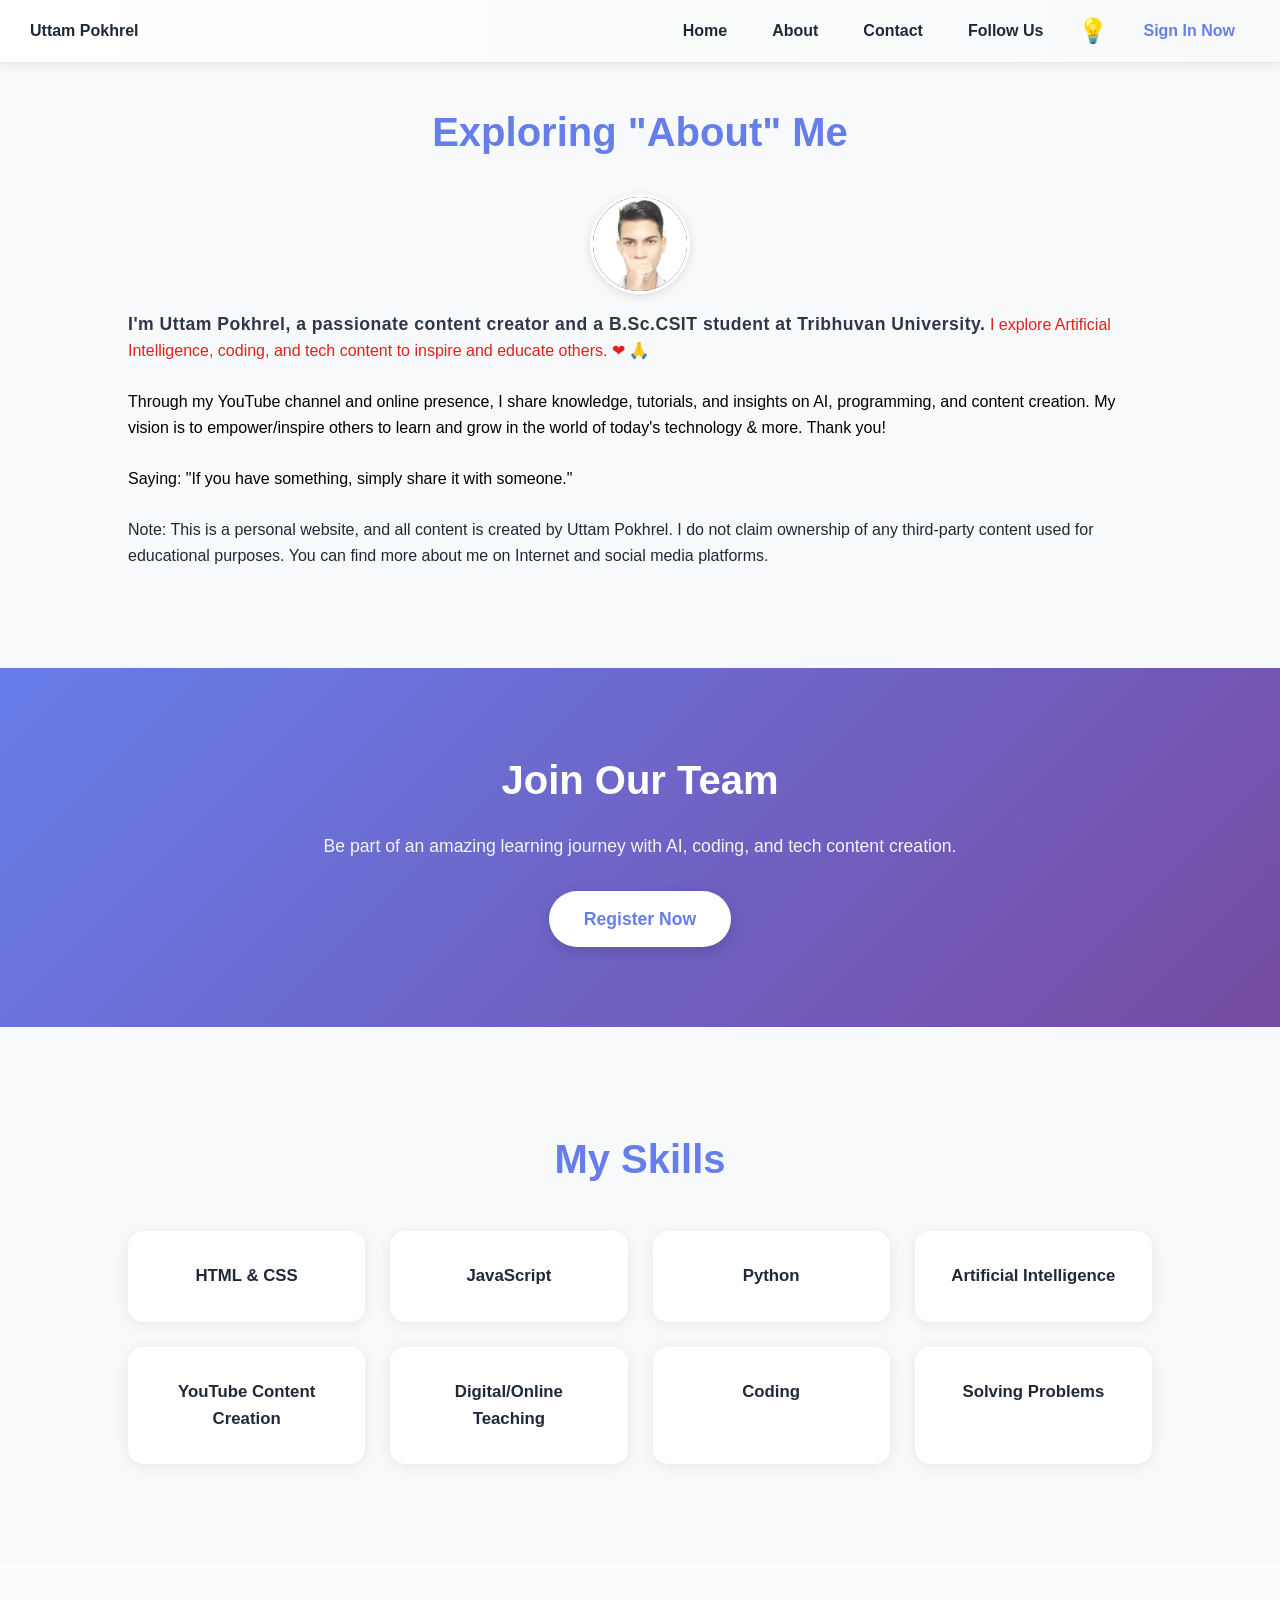
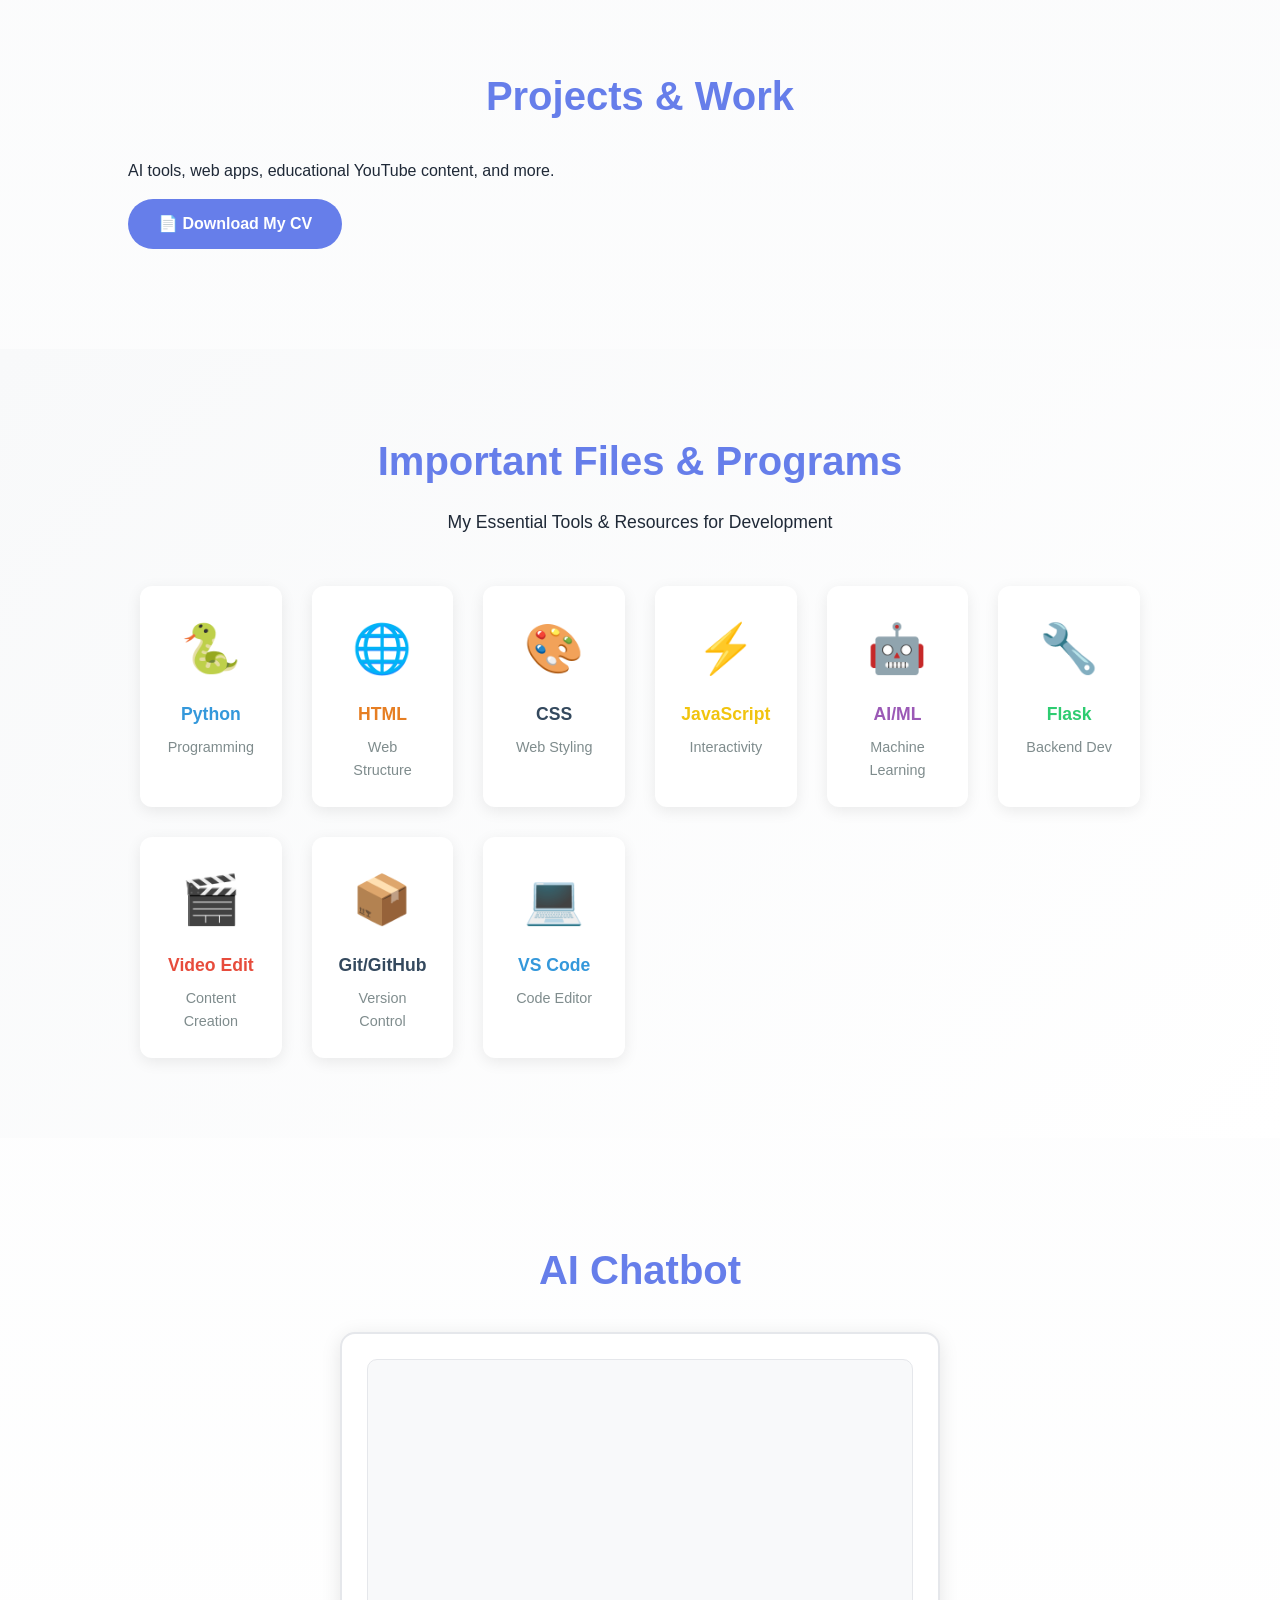
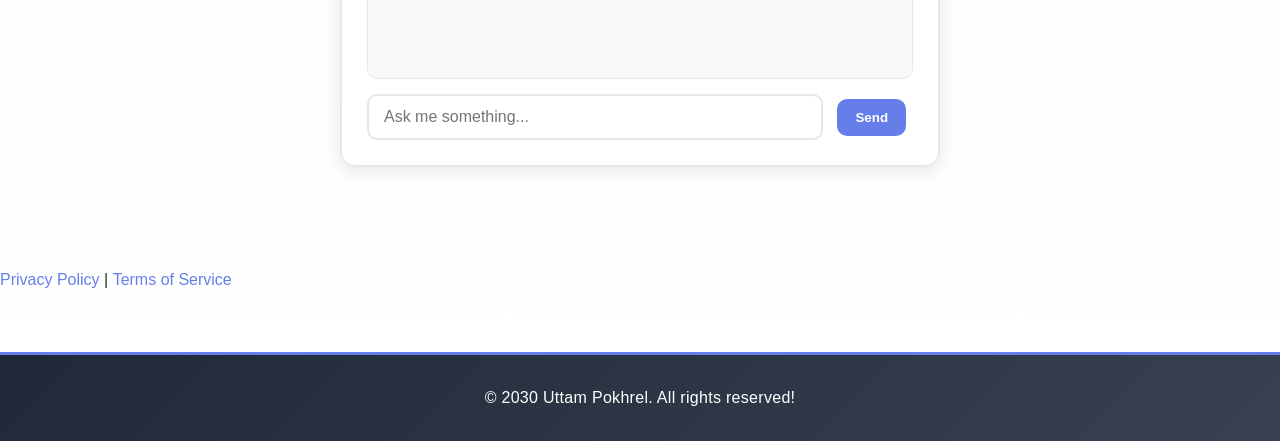
==== about.html @ e1607ee1 "Update about.html" ====
<!DOCTYPE html>
<html lang="en">
<head>
    <meta charset="UTF-8">
    <title>About | Uttam Pokhrel</title>
  <link rel="stylesheet" href="style.css">
    <link rel="about section" href="about.html">
    <link rel="contact section" href="contact.html">
    <link rel="follow section" href="follow.html"> 
    <link rel="register section" href="register.html">
    <link rel="signin section" href="signin.html">
    <link rel="signup section" href="signup.html">
    <link rel="privacy.html" href="privacy.html">
    <link rel="terms.html" href="terms.html">
</head>
<body>

<header>
    <nav>
        <div><strong>Uttam Pokhrel</strong></div>
        <div style="display:flex; align-items:center; gap:15px; flex-wrap:wrap;">
            <a href="index.html">Home</a>
            <a href="about.html">About</a>
            <a href="contact.html">Contact</a>
            <a href="follow.html" >Follow Us</a>
           <button onclick="toggleTheme()" style="background:none; border:none; font-size:1.5rem; cursor:pointer; padding:5px; transition:transform 0.3s;" onmouseover="this.style.transform='scale(1.2)'" onmouseout="this.style.transform='scale(1)'">💡</button>
            <a href="register.html" style="font-weight:700; color:#667eea;">Sign In Now</a>
        </div>
    </nav>
</header>
<!-- ABOUT -->
    <section id="about">
        <h2>Exploring "About" Me </h2>
        <p>
             <img src="profile.jpg" alt="Profile Photo" style="width:100px; height:100px; object-fit:cover; border-radius:50%; display:block; margin:0 auto 1em; box-shadow:0 2px 8px rgba(0,0,0,0.12); border:3px solid #fff; background:#f5f5f5;">
            <strong style="font-size:1.1rem; font-weight:700; letter-spacing:0.5px; color:#2d3748;">I'm Uttam Pokhrel, a passionate content creator and a B.Sc.CSIT student at Tribhuvan University.</strong>
            <span style="font-size:1rem; font-weight:500; color:#e41e1e; line-height:1.6;">I explore Artificial Intelligence, coding, and tech content to inspire and educate others. ❤ 🙏</span>
<br style="margin: 30px 0;">
<br style="margin: 30px 0;">
            <span style="font-size:1rem; font-weight:500; color:#000000; line-height:1.6;">Through my YouTube channel and online presence, I share knowledge, tutorials, and insights on AI, programming, and content creation. My vision is to empower/inspire others to learn and grow in the world of today's technology & more. Thank you!</span>
            <br style="margin: 30px 0;">
            <br style="margin: 30px 0;">
             <span style="font-size:1rem; font-weight:500; color:#000000; line-height:1.6;">Saying: "If you have something, simply share it with someone."</span>
             <br style="margin: 30px 0;">
             <br style="margin: 30px 0;">
             Note: This is a personal website, and all content is created by Uttam Pokhrel. I do not claim ownership of any third-party content used for educational purposes. You can find more about me on Internet and social media platforms.
    </section>
    <!-- REGISTER NOW -->
    <section id="register" style="background: linear-gradient(135deg, #667eea 0%, #764ba2 100%); padding:80px 10%; text-align:center; color:#ffffff;">
        <h2 style="color:#ffffff; font-size:2.5rem; margin-bottom:20px;">Join Our Team</h2>
        <p style="font-size:1.1rem; margin-bottom:30px; color:#f3f4f6;">Be part of an amazing learning journey with AI, coding, and tech content creation.</p>
        <a href="https://forms.gle/f17SiPeSPfDuTWSa8" target="_blank" style="display:inline-block; background:#ffffff; color:#667eea; padding:14px 35px; border-radius:50px; text-decoration:none; font-weight:600; font-size:1.1rem; transition:all 0.3s ease; box-shadow:0 4px 15px rgba(0,0,0,0.15);" onmouseover="this.style.background='#f0f0f0'; this.style.transform='translateY(-3px)'; this.style.boxShadow='0 8px 25px rgba(0,0,0,0.2)'" onmouseout="this.style.background='#ffffff'; this.style.transform='translateY(0)'; this.style.boxShadow='0 4px 15px rgba(0,0,0,0.15)'">Register Now</a>
    </section>
    <!-- SKILLS -->
    <section id="skills">
        <h2>My Skills</h2>
        <div class="skills-box">
            <div>HTML & CSS</div>
            <div>JavaScript</div>
            <div>Python</div>
            <div>Artificial Intelligence</div>
            <div>YouTube Content Creation</div>
            <div>Digital/Online Teaching</div>
            <div>Coding</div>
            <div>Solving Problems</div>
        </div>
    </section>

    <!-- PROJECTS -->
    <section id="projects">
        <h2>Projects & Work</h2>
        <p>AI tools, web apps, educational YouTube content, and more.</p>
        <a href="MyCV.pdf" download 
       style="display:inline-block;
              margin-top:15px;
              padding:12px 30px;
              background:#667eea;
              color:white;
              border-radius:30px;
              text-decoration:none;
              font-weight:600;
              transition:0.3s;">
        📄 Download My CV
    </a>
    </section>

    <!-- IMPORTANT FILES & PROGRAMS -->
    <section id="important-files" style="background: linear-gradient(135deg, #f8f9fa, #ffffff); padding:80px 10%; text-align:center;">
        <h2 style="font-size:2.5rem; margin-bottom:15px; color:#667eea; font-weight:700;">Important Files & Programs</h2>
        <p style="font-size:1.1rem; margin-bottom:50px; color:#1f2937; font-weight:500;">My Essential Tools & Resources for Development</p>
        
        <div style="display:grid; grid-template-columns:repeat(auto-fit, minmax(120px, 1fr)); gap:30px; max-width:1000px; margin:0 auto;">
            <!-- Python -->
            <div style="background:#fff; padding:25px; border-radius:12px; box-shadow:0 4px 15px rgba(0,0,0,0.08); transition:all 0.3s ease;" onmouseover="this.style.transform='translateY(-8px)'; this.style.boxShadow='0 12px 30px rgba(52,152,219,0.2)'" onmouseout="this.style.transform='translateY(0)'; this.style.boxShadow='0 4px 15px rgba(0,0,0,0.08)'">
                <div style="font-size:3rem; margin-bottom:12px;">🐍</div>
                <h3 style="color:#3498db; font-size:1.1rem; margin-bottom:8px;">Python</h3>
                <p style="color:#7f8c8d; font-size:0.9rem;">Programming</p>
            </div>
            
            <!-- HTML -->
            <div style="background:#fff; padding:25px; border-radius:12px; box-shadow:0 4px 15px rgba(0,0,0,0.08); transition:all 0.3s ease;" onmouseover="this.style.transform='translateY(-8px)'; this.style.boxShadow='0 12px 30px rgba(230,126,34,0.2)'" onmouseout="this.style.transform='translateY(0)'; this.style.boxShadow='0 4px 15px rgba(0,0,0,0.08)'">
                <div style="font-size:3rem; margin-bottom:12px;">🌐</div>
                <h3 style="color:#e67e22; font-size:1.1rem; margin-bottom:8px;">HTML</h3>
                <p style="color:#7f8c8d; font-size:0.9rem;">Web Structure</p>
            </div>
            
            <!-- CSS -->
            <div style="background:#fff; padding:25px; border-radius:12px; box-shadow:0 4px 15px rgba(0,0,0,0.08); transition:all 0.3s ease;" onmouseover="this.style.transform='translateY(-8px)'; this.style.boxShadow='0 12px 30px rgba(52,73,94,0.2)'" onmouseout="this.style.transform='translateY(0)'; this.style.boxShadow='0 4px 15px rgba(0,0,0,0.08)'">
                <div style="font-size:3rem; margin-bottom:12px;">🎨</div>
                <h3 style="color:#34495e; font-size:1.1rem; margin-bottom:8px;">CSS</h3>
                <p style="color:#7f8c8d; font-size:0.9rem;">Web Styling</p>
            </div>
            
            <!-- JavaScript -->
            <div style="background:#fff; padding:25px; border-radius:12px; box-shadow:0 4px 15px rgba(0,0,0,0.08); transition:all 0.3s ease;" onmouseover="this.style.transform='translateY(-8px)'; this.style.boxShadow='0 12px 30px rgba(241,196,15,0.2)'" onmouseout="this.style.transform='translateY(0)'; this.style.boxShadow='0 4px 15px rgba(0,0,0,0.08)'">
                <div style="font-size:3rem; margin-bottom:12px;">⚡</div>
                <h3 style="color:#f1c40f; font-size:1.1rem; margin-bottom:8px;">JavaScript</h3>
                <p style="color:#7f8c8d; font-size:0.9rem;">Interactivity</p>
            </div>
            
            <!-- AI/ML Tools -->
            <div style="background:#fff; padding:25px; border-radius:12px; box-shadow:0 4px 15px rgba(0,0,0,0.08); transition:all 0.3s ease;" onmouseover="this.style.transform='translateY(-8px)'; this.style.boxShadow='0 12px 30px rgba(155,89,182,0.2)'" onmouseout="this.style.transform='translateY(0)'; this.style.boxShadow='0 4px 15px rgba(0,0,0,0.08)'">
                <div style="font-size:3rem; margin-bottom:12px;">🤖</div>
                <h3 style="color:#9b59b6; font-size:1.1rem; margin-bottom:8px;">AI/ML</h3>
                <p style="color:#7f8c8d; font-size:0.9rem;">Machine Learning</p>
            </div>
            
            <!-- Flask -->
            <div style="background:#fff; padding:25px; border-radius:12px; box-shadow:0 4px 15px rgba(0,0,0,0.08); transition:all 0.3s ease;" onmouseover="this.style.transform='translateY(-8px)'; this.style.boxShadow='0 12px 30px rgba(46,204,113,0.2)'" onmouseout="this.style.transform='translateY(0)'; this.style.boxShadow='0 4px 15px rgba(0,0,0,0.08)'">
                <div style="font-size:3rem; margin-bottom:12px;">🔧</div>
                <h3 style="color:#2ecc71; font-size:1.1rem; margin-bottom:8px;">Flask</h3>
                <p style="color:#7f8c8d; font-size:0.9rem;">Backend Dev</p>
            </div>
            
            <!-- Video Editing -->
            <div style="background:#fff; padding:25px; border-radius:12px; box-shadow:0 4px 15px rgba(0,0,0,0.08); transition:all 0.3s ease;" onmouseover="this.style.transform='translateY(-8px)'; this.style.boxShadow='0 12px 30px rgba(231,76,60,0.2)'" onmouseout="this.style.transform='translateY(0)'; this.style.boxShadow='0 4px 15px rgba(0,0,0,0.08)'">
                <div style="font-size:3rem; margin-bottom:12px;">🎬</div>
                <h3 style="color:#e74c3c; font-size:1.1rem; margin-bottom:8px;">Video Edit</h3>
                <p style="color:#7f8c8d; font-size:0.9rem;">Content Creation</p>
            </div>
            
            <!-- Git/GitHub -->
            <div style="background:#fff; padding:25px; border-radius:12px; box-shadow:0 4px 15px rgba(0,0,0,0.08); transition:all 0.3s ease;" onmouseover="this.style.transform='translateY(-8px)'; this.style.boxShadow='0 12px 30px rgba(52,73,94,0.2)'" onmouseout="this.style.transform='translateY(0)'; this.style.boxShadow='0 4px 15px rgba(0,0,0,0.08)'">
                <div style="font-size:3rem; margin-bottom:12px;">📦</div>
                <h3 style="color:#34495e; font-size:1.1rem; margin-bottom:8px;">Git/GitHub</h3>
                <p style="color:#7f8c8d; font-size:0.9rem;">Version Control</p>
            </div>
            
            <!-- VS Code -->
            <div style="background:#fff; padding:25px; border-radius:12px; box-shadow:0 4px 15px rgba(0,0,0,0.08); transition:all 0.3s ease;" onmouseover="this.style.transform='translateY(-8px)'; this.style.boxShadow='0 12px 30px rgba(52,152,219,0.2)'" onmouseout="this.style.transform='translateY(0)'; this.style.boxShadow='0 4px 15px rgba(0,0,0,0.08)'">
                <div style="font-size:3rem; margin-bottom:12px;">💻</div>
                <h3 style="color:#3498db; font-size:1.1rem; margin-bottom:8px;">VS Code</h3>
                <p style="color:#7f8c8d; font-size:0.9rem;">Code Editor</p>
            </div>
        </div>
    </section>

    <!-- AI CHATBOT -->
    <section id="chatbot">
        <h2>AI Chatbot</h2>
        <div id="chat-container-about" aria-live="polite">
            <div id="chat-messages-about"></div>
            <input type="text" id="chat-input-about" placeholder="Ask me something..." aria-label="Chat input">
            <button onclick="sendMessageAbout()" aria-label="Send message">Send</button>
        </div>
    </section>
    <a href="privacy.html">Privacy Policy</a> | <a href="terms.html">Terms of Service</a>
<footer style="margin-top:60px;">
    <p>© 2030 Uttam Pokhrel. All rights reserved!</p>
</footer>
<script>
function sendMessageAbout() {
    const input = document.getElementById('chat-input-about');
    const message = input.value.trim();
    if (message) {
        addMessageAbout('You: ' + message);
        input.value = '';
        fetch('/chat', {
            method: 'POST',
            headers: { 'Content-Type': 'application/json' },
            body: JSON.stringify({ message: message })
        })
        .then(response => response.json())
        .then(data => addMessageAbout('AI: ' + data.response))
        .catch(() => addMessageAbout('AI: Sorry, I\'m having trouble, working on it. COMING SOON!'));
    }
}

function addMessageAbout(message) {
    const messages = document.getElementById('chat-messages-about');
    const msgDiv = document.createElement('div');
    msgDiv.textContent = message;
    msgDiv.style.marginBottom = '10px';
    msgDiv.style.padding = '8px';
    msgDiv.style.borderRadius = '6px';
    msgDiv.style.backgroundColor = message.startsWith('You:') ? '#e8f4f8' : '#f0f0f0';
    messages.appendChild(msgDiv);
    messages.scrollTop = messages.scrollHeight;
}
</script>
<script src="theme.js"></script>
</body>
</html>
---- style.css ----
* {
    margin: 0;
    padding: 0;
    box-sizing: border-box;
    font-family: 'Segoe UI', -apple-system, BlinkMacSystemFont, sans-serif;
    scroll-behavior: smooth;
}

body {
    background: linear-gradient(to bottom, #f8f9fa, #ffffff);
    color: #1f2937;
    transition: background 0.3s, color 0.3s;
    line-height: 1.6;
}

.dark-theme body {
    background: #0f172a;
    color: #e5e7eb;
}

/* HERO */
.hero {
    height: 100vh;
    background: linear-gradient(135deg, #667eea 0%, #764ba2 100%);
    display: flex;
    flex-direction: column;
    justify-content: center;
    align-items: center;
    text-align: center;
    animation: fadeIn 1s ease-in-out;
    color: #ffffff;
}

@keyframes fadeIn {
    from { opacity: 0; transform: translateY(20px); }
    to { opacity: 1; transform: translateY(0); }
}

.hero h1 {
    font-size: 3.5rem;
    font-weight: 700;
    text-shadow: 0 2px 10px rgba(0, 0, 0, 0.2);
    margin-bottom: 10px;
}

.hero span {
    color: #ffd700;
    background: linear-gradient(135deg, #ffd700, #ffed4e);
    -webkit-background-clip: text;
    -webkit-text-fill-color: transparent;
    background-clip: text;
}

.hero p {
    margin: 15px 0;
    font-size: 1.3rem;
    font-weight: 500;
    letter-spacing: 0.5px;
}
/* link styled like the hero button for direct navigation */
.hero button {
    padding: 14px 35px;
    border: none;
    background: #ffffff;
    color: #000000;
    font-size: 1.05rem;
    font-weight: 600;
    cursor: pointer;
    border-radius: 50px;
    transition: all 0.3s ease;
    box-shadow: 0 4px 15px rgba(0, 0, 0, 0.15);
    outline: none;
}

/* link styled like the hero button for direct navigation */
.hero-link {
    display: inline-block;
    padding: 14px 35px;
    border: none;
    background: #ffffff;
    color: #000000;
    font-size: 1.05rem;
    font-weight: 600;
    cursor: pointer;
    border-radius: 50px;
    transition: all 0.3s ease;
    box-shadow: 0 4px 15px rgba(0, 0, 0, 0.15);
    text-decoration: none;
}

.hero-link:hover,
.hero-link:focus {
    background: #f0f0f0;
    transform: translateY(-3px);
    box-shadow: 0 8px 25px rgba(0, 0, 0, 0.2);
    color: #667eea;
}

.hero button:focus, .hero button:hover {
    background: #f0f0f0;
    transform: translateY(-3px);
    box-shadow: 0 8px 25px rgba(0, 0, 0, 0.2);
}

.hero img:hover {
    box-shadow: 0 10px 40px rgba(0, 0, 0, 0.25);
    transform: scale(1.05);
    transition: all 0.3s ease;
}

.hero-buttons {
    display: flex;
    gap: 20px;
    justify-content: center;
    margin-top: 30px;
    flex-wrap: wrap;
}

/* SECTIONS */
section {
    padding: 100px 10%;
}

section:nth-child(even) {
    background: #f8f9fa;
}

h2 {
    font-size: 2.5rem;
    margin-bottom: 30px;
    color: #667eea;
    font-weight: 700;
    text-align: center;
}

/* SKILLS */
.skills-box {
    display: grid;
    grid-template-columns: repeat(auto-fit, minmax(220px, 1fr));
    gap: 25px;
    margin-top: 40px;
}

.skills-box div {
    background: #ffffff;
    padding: 30px;
    border-radius: 15px;
    text-align: center;
    transition: all 0.3s ease;
    box-shadow: 0 2px 15px rgba(0, 0, 0, 0.08);
    border: 2px solid transparent;
    font-weight: 600;
    font-size: 1.05rem;
    color: #1f2937;
}

.skills-box div:hover {
    transform: translateY(-10px);
    background: linear-gradient(135deg, #667eea, #764ba2);
    color: #ffffff;
    border-color: #667eea;
    box-shadow: 0 10px 30px rgba(102, 126, 234, 0.2);
}

/* FOOTER */
footer {
    text-align: center;
    padding: 30px;
    background: linear-gradient(135deg, #1f2937, #374151);
    border-top: 3px solid #667eea;
    color: #ffffff;
    margin-top: 50px;
}

footer p {
    font-weight: 500;
    letter-spacing: 0.3px;
}

/* INTERLINKING STYLES */
a {
    color: #667eea;
    text-decoration: none;
    transition: all 0.3s ease;
    font-weight: 500;
}

a:hover {
    color: #764ba2;
    text-decoration: underline;
}

/* JSON DISPLAY STYLES */
pre {
    background: #f8f9fa;
    color: #1f2937;
    padding: 20px;
    border-radius: 12px;
    overflow-x: auto;
    font-family: 'Courier New', monospace;
    box-shadow: 0 2px 10px rgba(0, 0, 0, 0.08);
    border-left: 4px solid #667eea;
}

code {
    background: #e5e7eb;
    padding: 3px 6px;
    border-radius: 4px;
    color: #667eea;
    font-weight: 500;
}

/* NAVIGATION */
header {
    background: linear-gradient(to right, #ffffff, #f8f9fa);
    padding: 12px 30px;
    position: fixed;
    width: 100%;
    top: 0;
    z-index: 1000;
    box-shadow: 0 2px 12px rgba(0, 0, 0, 0.08);
    border-bottom: 1px solid #e5e7eb;
}

nav {
    display: flex;
    justify-content: space-between;
    align-items: center;
    gap: 30px;
}

nav a {
    color: #1f2937;
    text-decoration: none;
    margin: 0 15px;
    font-weight: 600;
    transition: color 0.3s ease;
}

nav a:hover {
    color: #667eea;
}

nav button {
    background: #667eea;
    color: #ffffff;
    border: none;
    padding: 8px 16px;
    cursor: pointer;
    border-radius: 8px;
    font-weight: 600;
    transition: all 0.3s ease;
}

nav button:hover {
    background: #764ba2;
    transform: translateY(-2px);
    box-shadow: 0 4px 12px rgba(102, 126, 234, 0.25);
}

/* CONTAINER AND CARDS */
.container {
    margin-top: 100px;
    padding: 30px;
}

.card {
    background: #ffffff;
    margin: 25px 0;
    padding: 35px;
    border-radius: 15px;
    box-shadow: 0 2px 15px rgba(0, 0, 0, 0.08);
    border-left: 4px solid #667eea;
    transition: all 0.3s ease;
}

.card:hover {
    box-shadow: 0 8px 25px rgba(102, 126, 234, 0.12);
    transform: translateY(-3px);
}

.card h1 {
    color: #667eea;
    margin-bottom: 15px;
    font-size: 2rem;
}

.dark-theme .card {
    background: #1e293b;
    color: #e5e7eb;
    border-left-color: #38bdf8;
}

.dark-theme header {
    background: linear-gradient(to right, #1e293b, #0f172a);
    border-bottom-color: #38bdf8;
}

/* CHATBOT */
#chat-container,
#chat-container-index,
#chat-container-about,
#chat-container-contact {
    max-width: 600px;
    margin: 0 auto;
    background: #ffffff;
    border-radius: 15px;
    padding: 25px;
    box-shadow: 0 4px 20px rgba(0, 0, 0, 0.1);
    border: 2px solid #e5e7eb;
}

#chat-messages,
#chat-messages-index,
#chat-messages-about,
#chat-messages-contact {
    height: 320px;
    overflow-y: auto;
    margin-bottom: 15px;
    padding: 15px;
    background: #f8f9fa;
    border-radius: 10px;
    border: 1px solid #e5e7eb;
}

#chat-messages div,
#chat-messages-index div,
#chat-messages-about div,
#chat-messages-contact div {
    margin-bottom: 12px;
    padding: 10px 14px;
    background: linear-gradient(135deg, #667eea, #764ba2);
    border-radius: 10px;
    color: #ffffff;
    font-weight: 500;
}

#chat-input,
#chat-input-index,
#chat-input-about,
#chat-input-contact {
    width: calc(100% - 90px);
    padding: 12px 15px;
    border: 2px solid #e5e7eb;
    border-radius: 10px;
    background: #ffffff;
    color: #1f2937;
    font-size: 1rem;
    transition: all 0.3s ease;
}

#chat-input:focus,
#chat-input-index:focus,
#chat-input-about:focus,
#chat-input-contact:focus {
    border-color: #667eea;
    outline: none;
    box-shadow: 0 0 0 3px rgba(102, 126, 234, 0.1);
}

#chat-container button,
#chat-container-index button,
#chat-container-about button,
#chat-container-contact button {
    padding: 11px 18px;
    background: #667eea;
    color: #ffffff;
    border: none;
    border-radius: 10px;
    cursor: pointer;
    margin-left: 10px;
    font-weight: 600;
    transition: all 0.3s ease;
}

#chat-container button:hover,
#chat-container-index button:hover,
#chat-container-about button:hover,
#chat-container-contact button:hover {
    background: #764ba2;
    transform: translateY(-2px);
    box-shadow: 0 4px 12px rgba(102, 126, 234, 0.3);
}
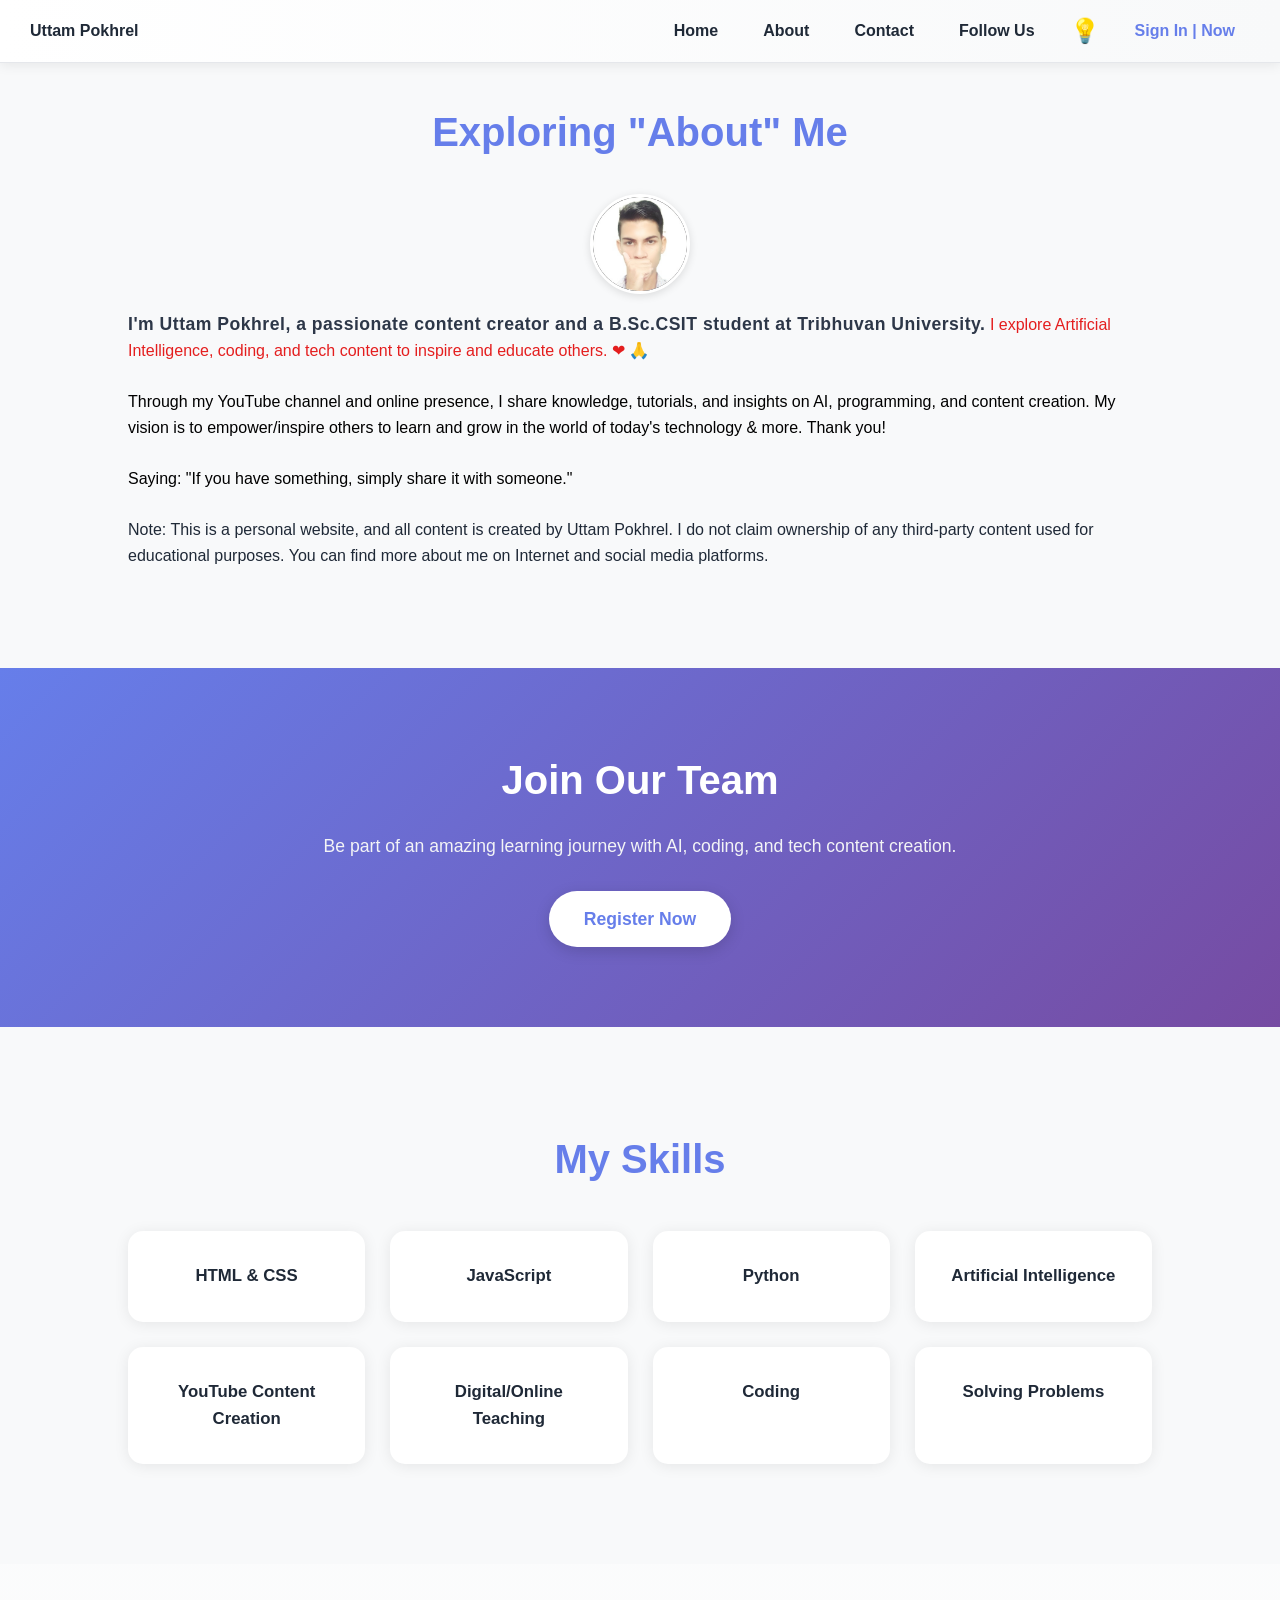
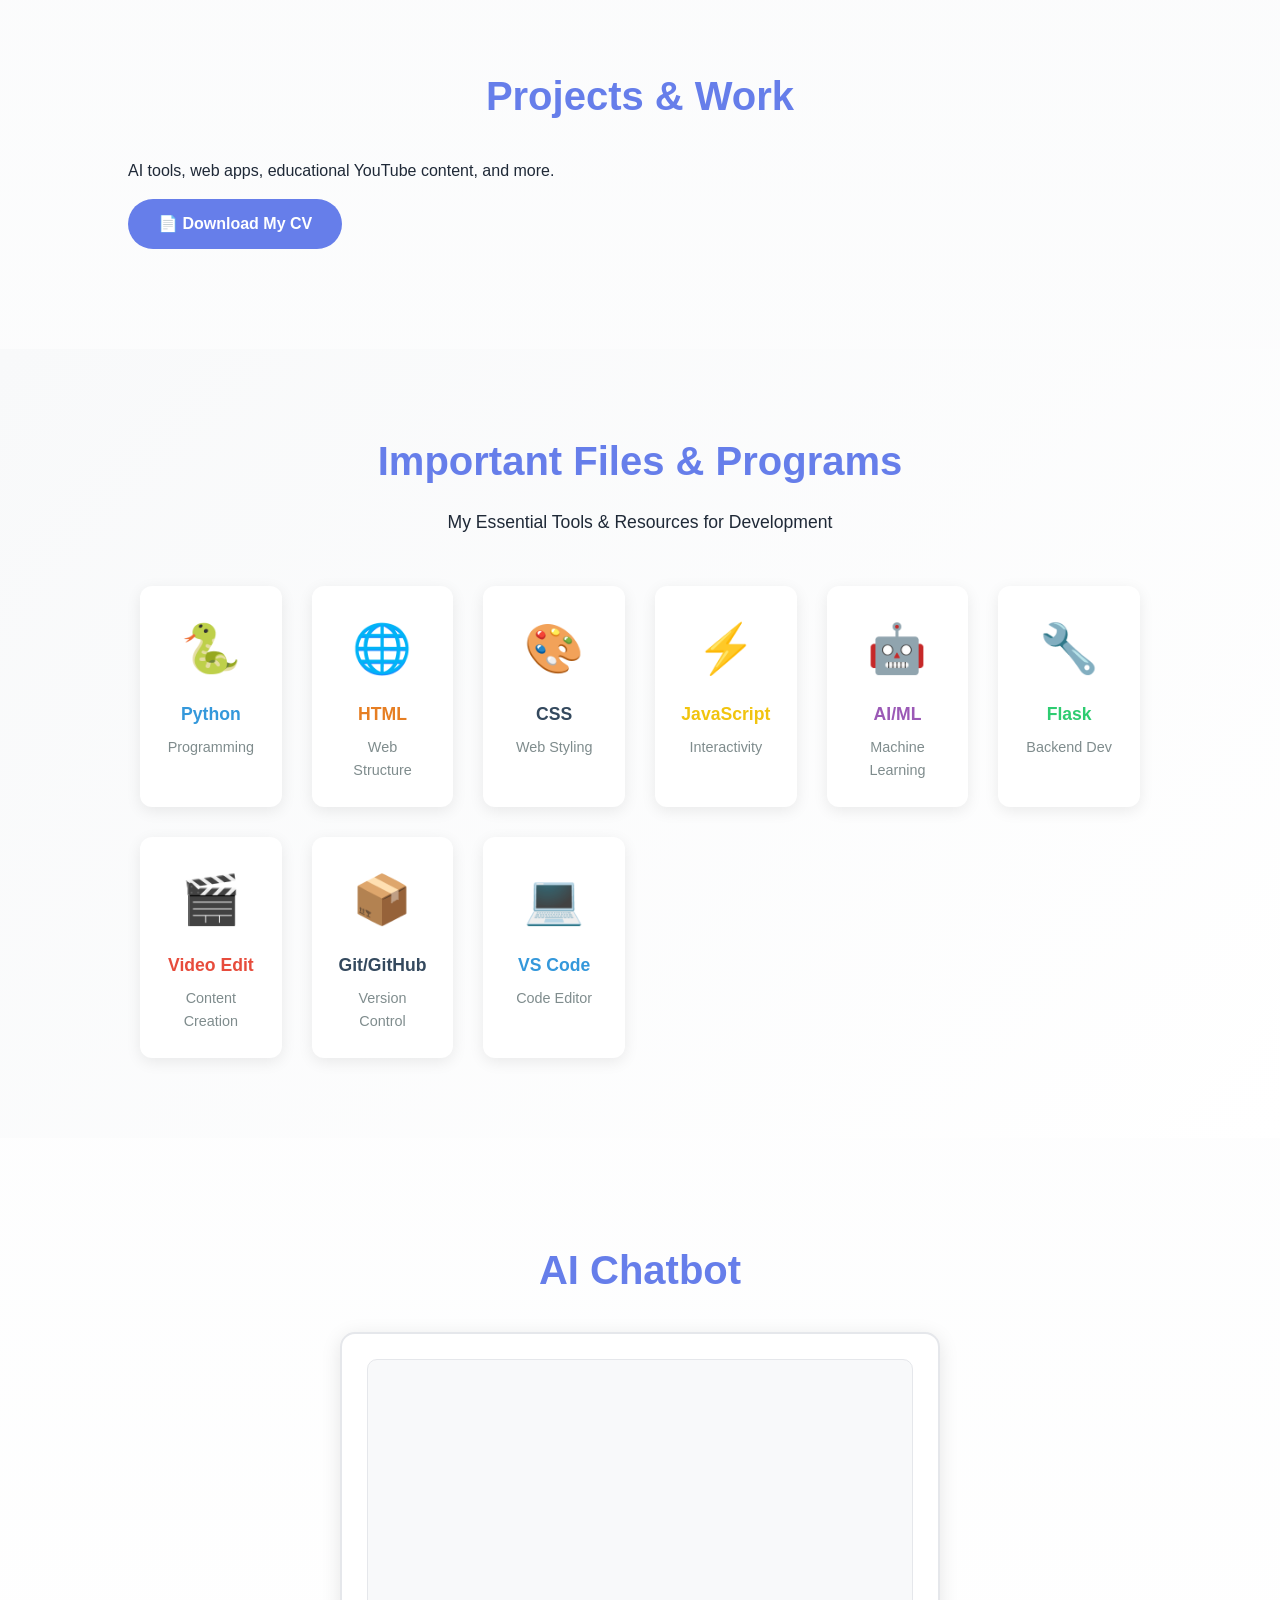
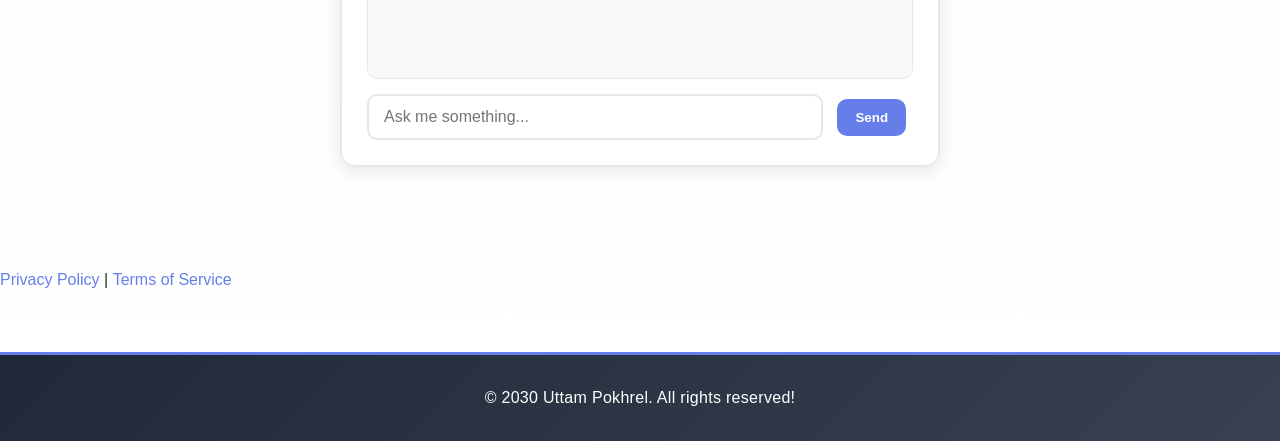
==== commit 8b9297cc: "Update about.html" ====
--- a/about.html
+++ b/about.html
@@ -24,7 +24,7 @@
             <a href="contact.html">Contact</a>
             <a href="follow.html" >Follow Us</a>
            <button onclick="toggleTheme()" style="background:none; border:none; font-size:1.5rem; cursor:pointer; padding:5px; transition:transform 0.3s;" onmouseover="this.style.transform='scale(1.2)'" onmouseout="this.style.transform='scale(1)'">💡</button>
-            <a href="register.html" style="font-weight:700; color:#667eea;">Sign In Now</a>
+            <a href="register.html" style="font-weight:700; color:#667eea;">Sign In | Now</a>
         </div>
     </nav>
 </header>
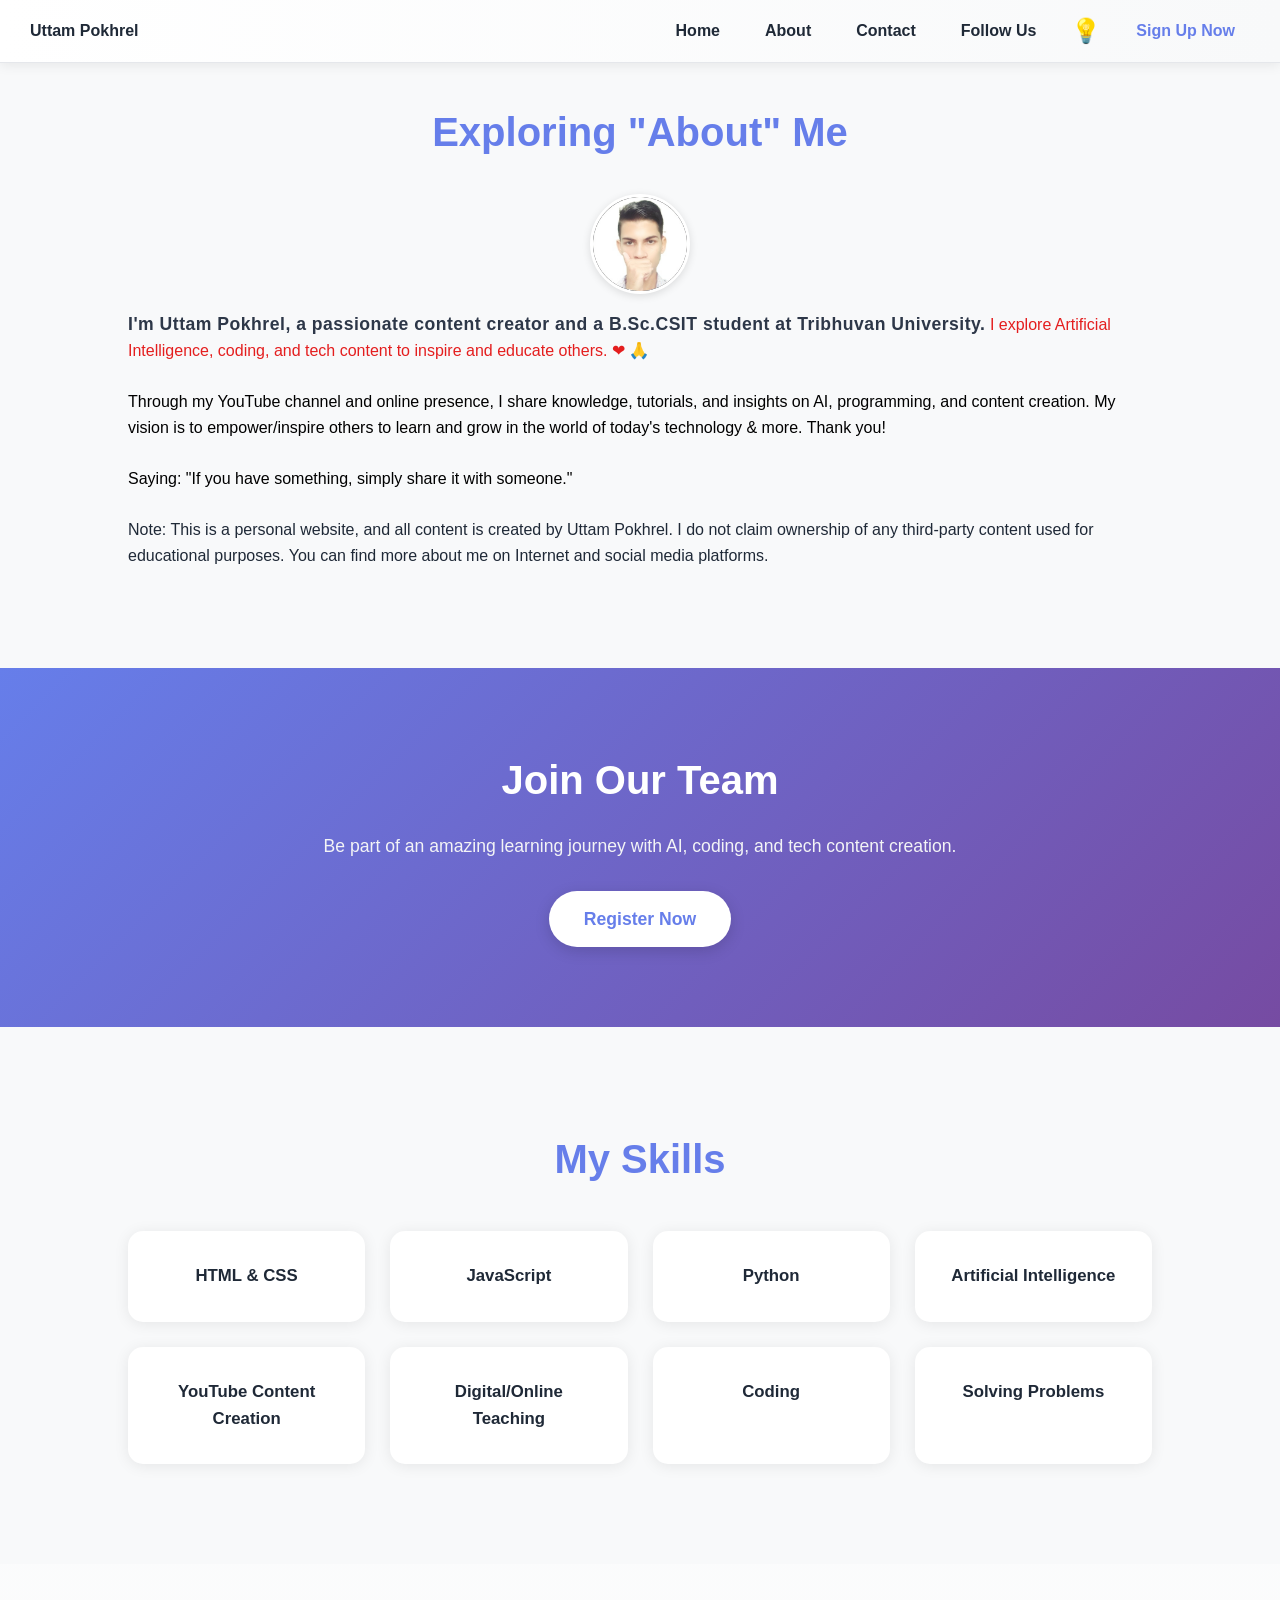
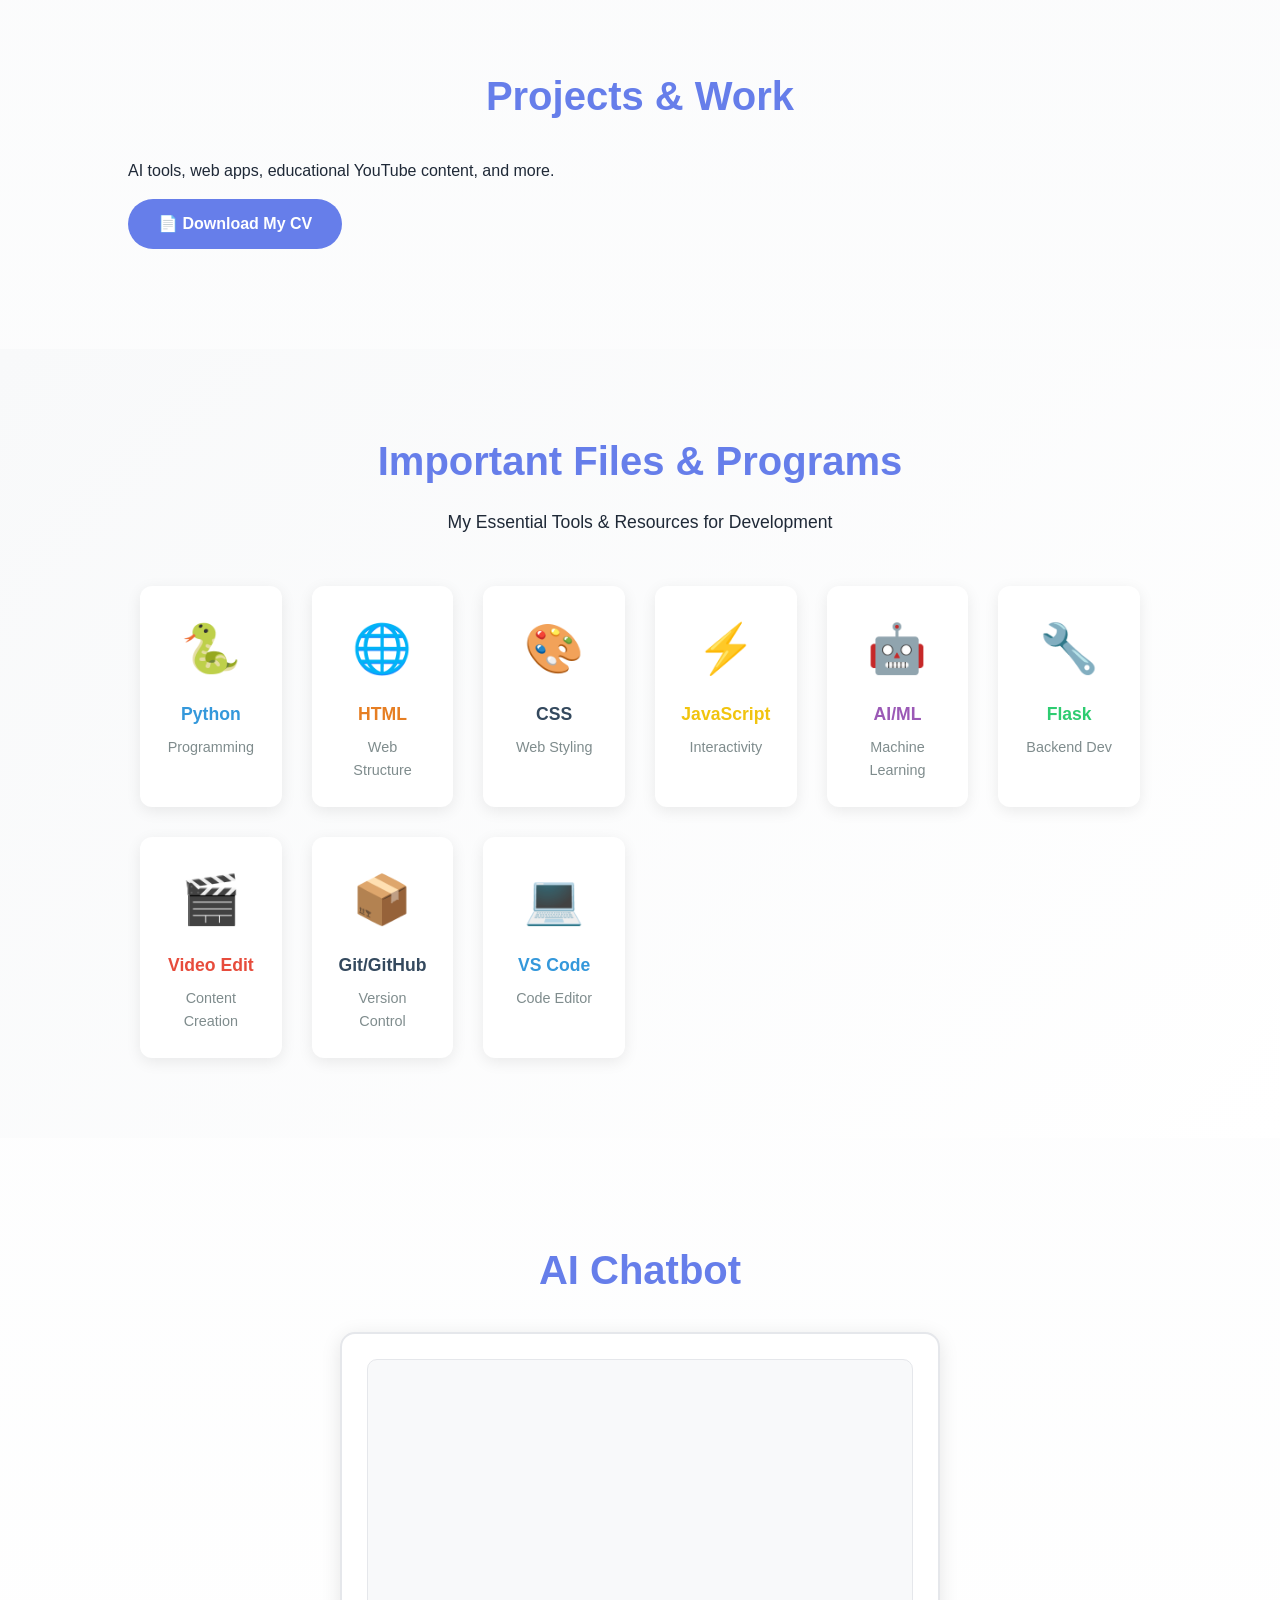
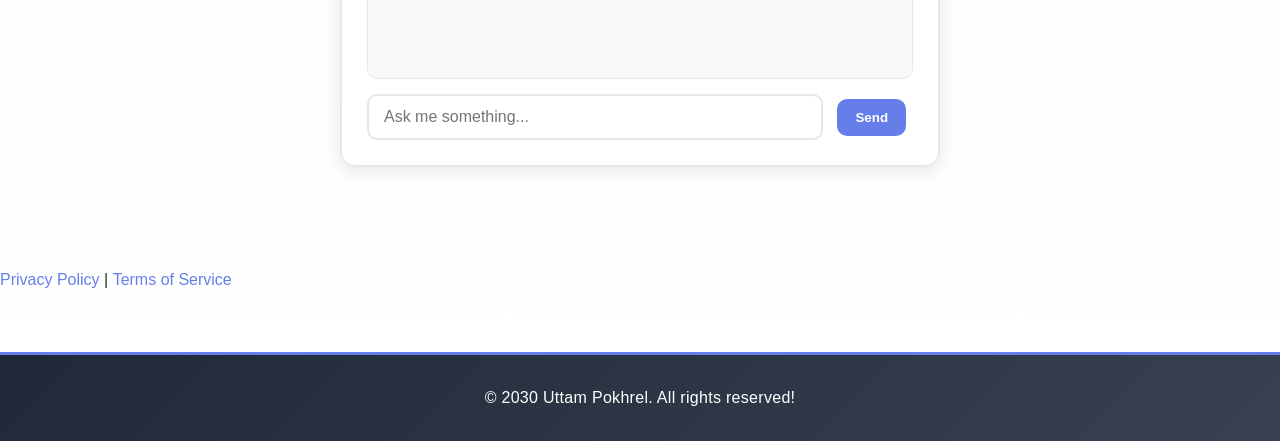
==== commit d5d742b8: "Update about.html" ====
--- a/about.html
+++ b/about.html
@@ -24,7 +24,7 @@
             <a href="contact.html">Contact</a>
             <a href="follow.html" >Follow Us</a>
            <button onclick="toggleTheme()" style="background:none; border:none; font-size:1.5rem; cursor:pointer; padding:5px; transition:transform 0.3s;" onmouseover="this.style.transform='scale(1.2)'" onmouseout="this.style.transform='scale(1)'">💡</button>
-            <a href="register.html" style="font-weight:700; color:#667eea;">Sign In | Now</a>
+            <a href="register.html" style="font-weight:700; color:#667eea;">Sign Up Now</a>
         </div>
     </nav>
 </header>
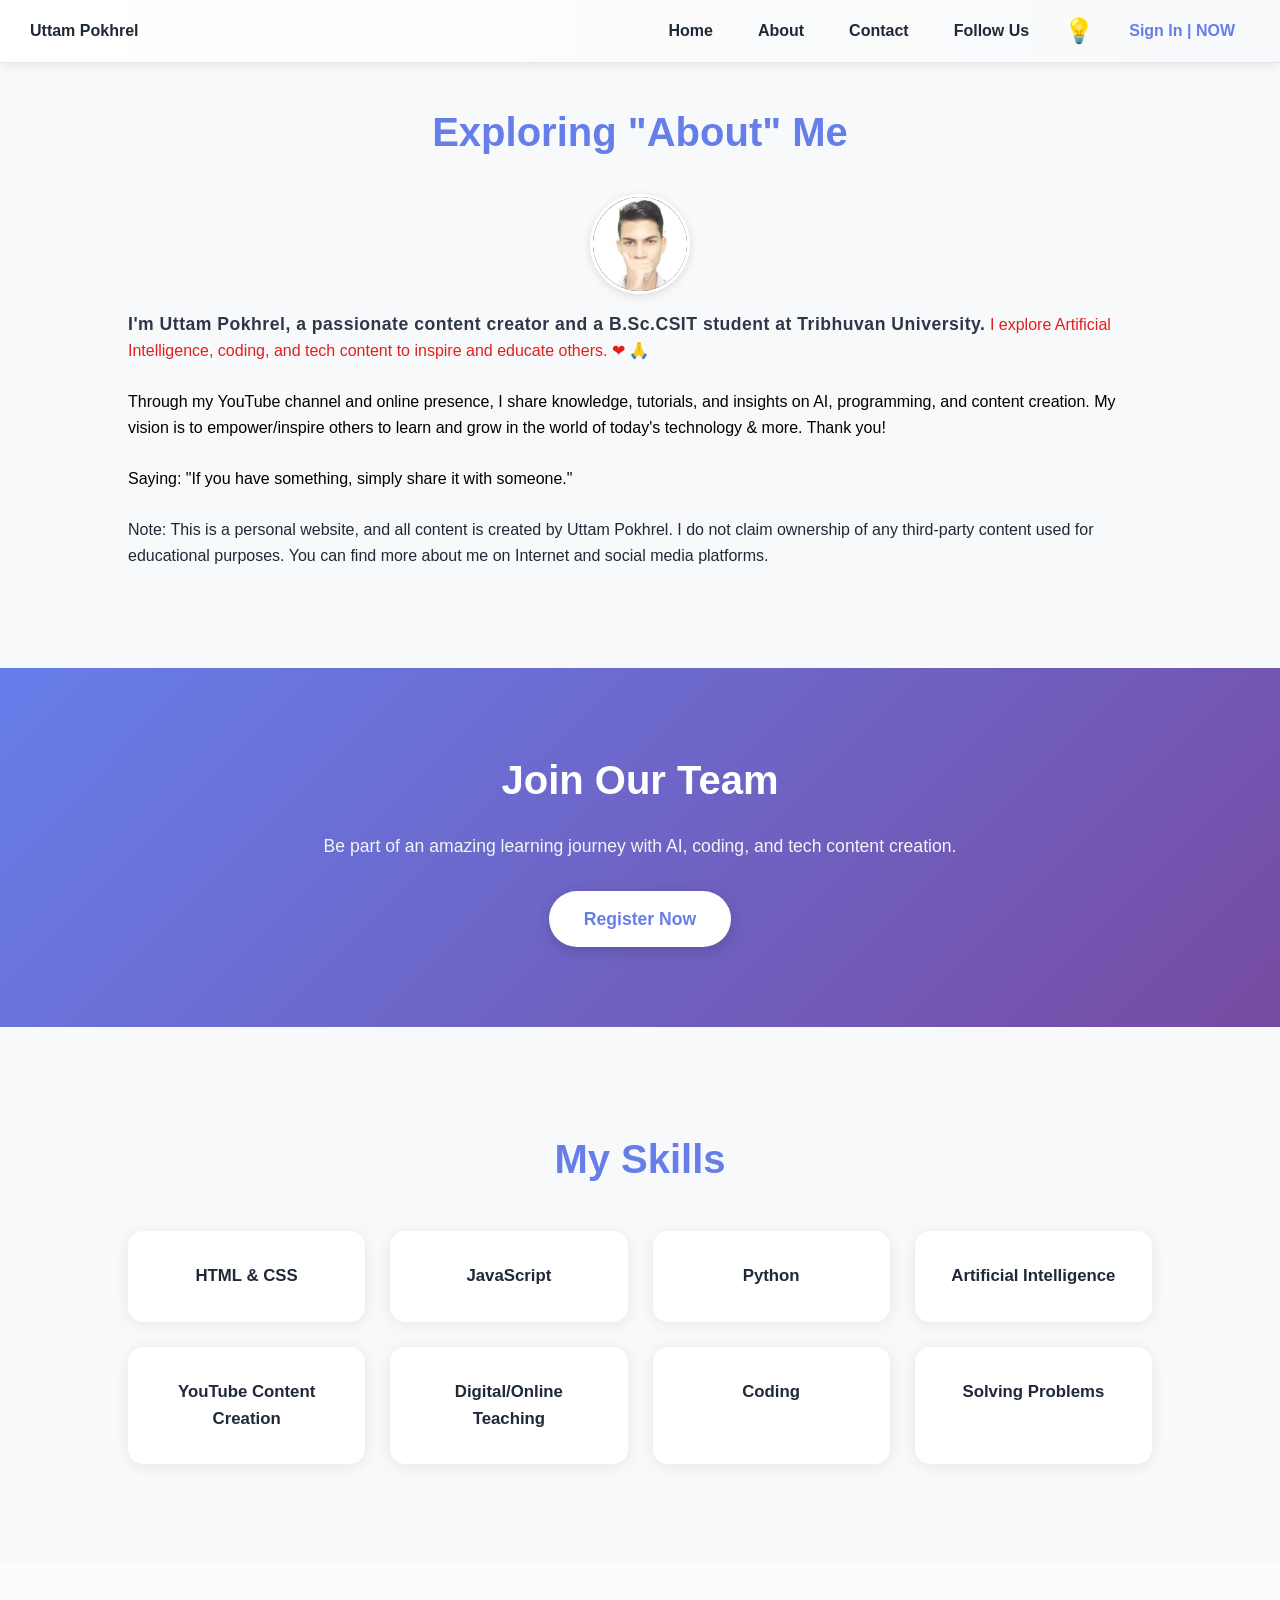
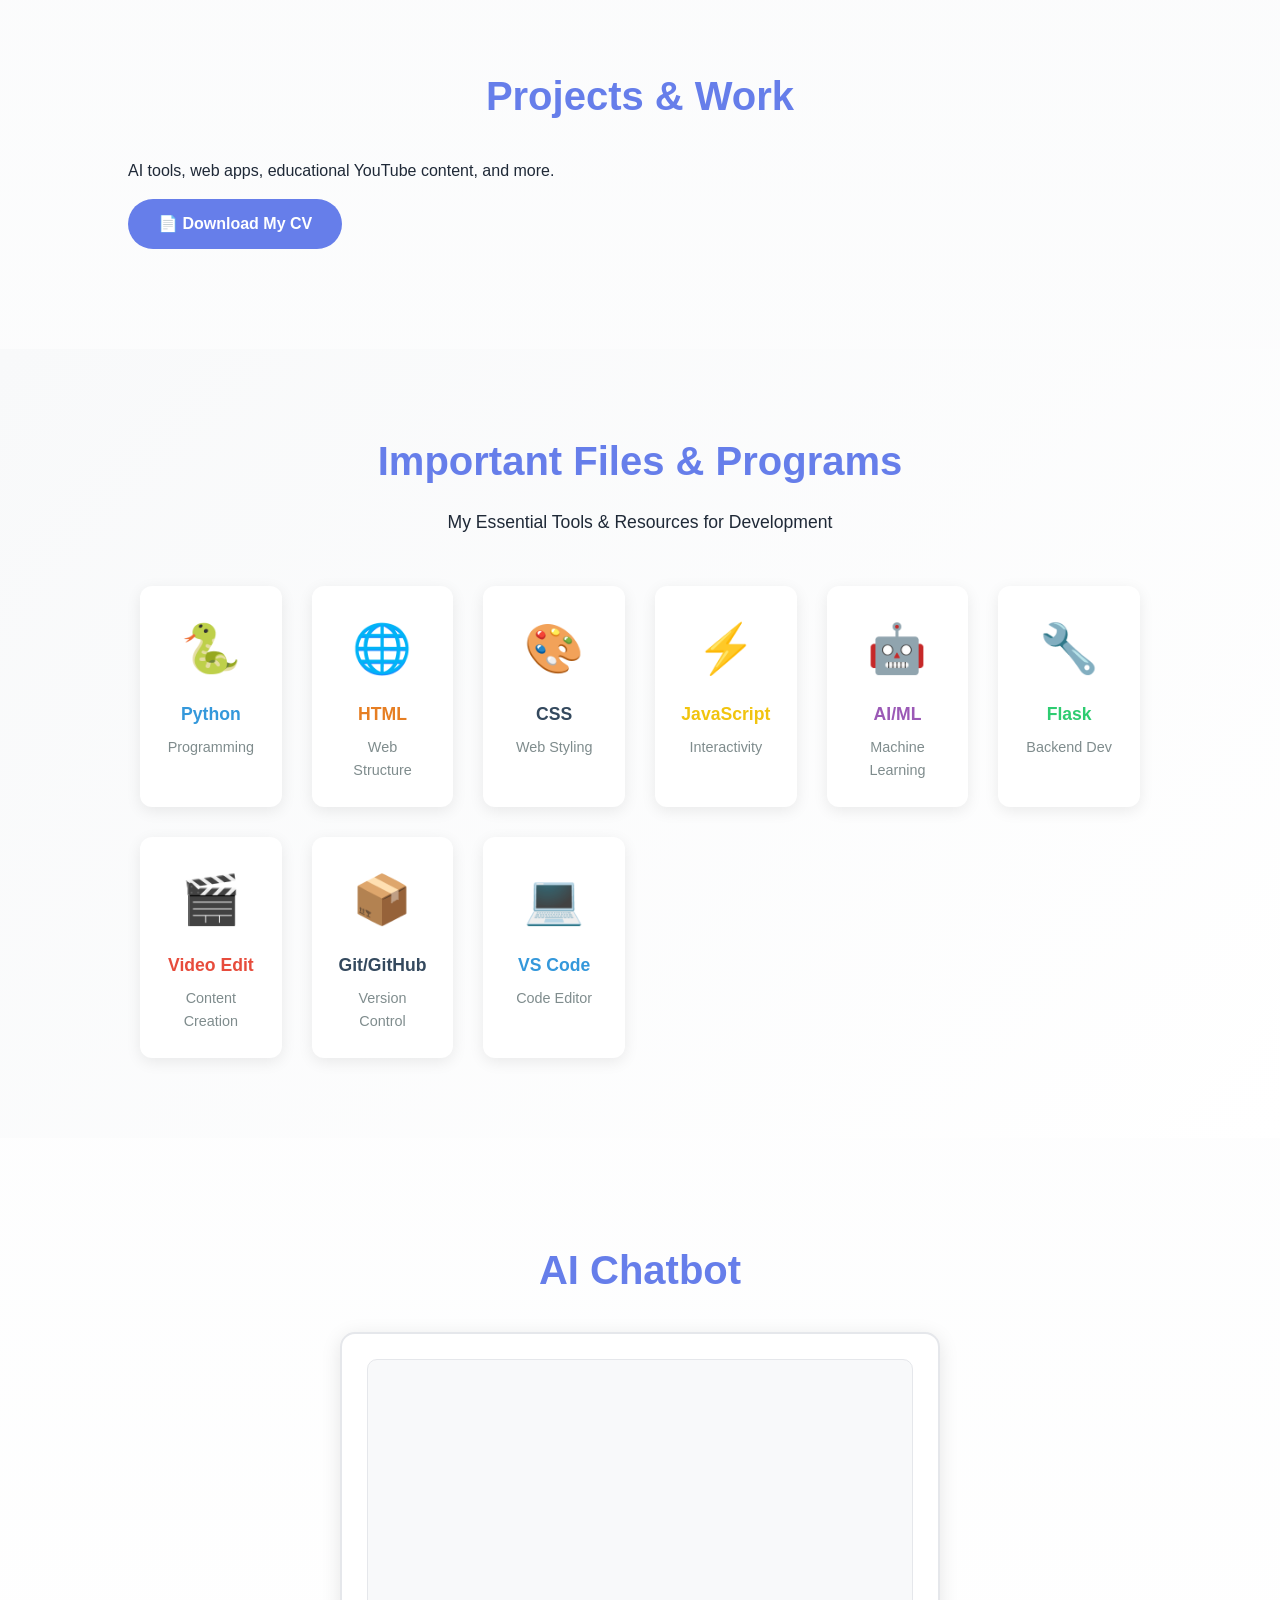
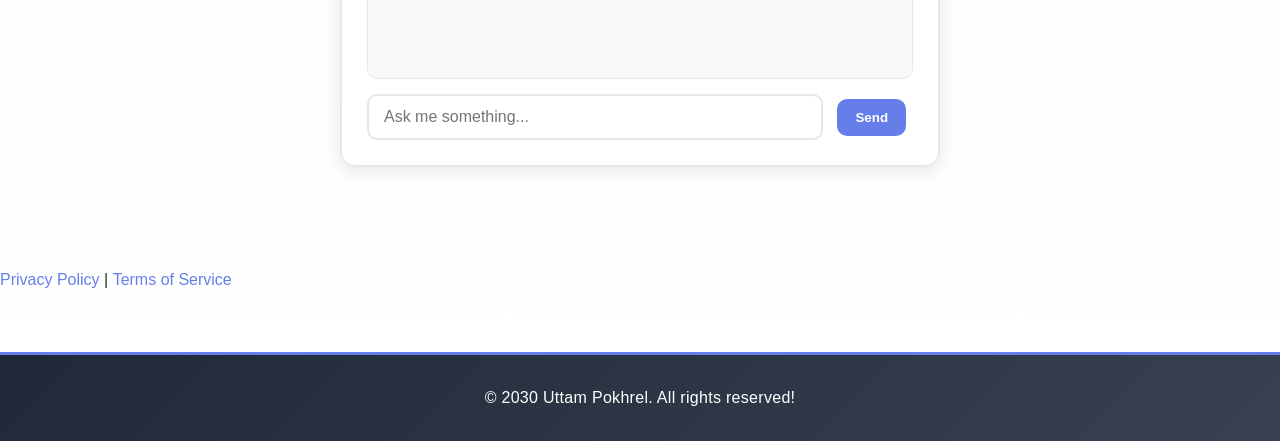
==== commit a6bb033a: "Update about.html" ====
--- a/about.html
+++ b/about.html
@@ -24,7 +24,7 @@
             <a href="contact.html">Contact</a>
             <a href="follow.html" >Follow Us</a>
            <button onclick="toggleTheme()" style="background:none; border:none; font-size:1.5rem; cursor:pointer; padding:5px; transition:transform 0.3s;" onmouseover="this.style.transform='scale(1.2)'" onmouseout="this.style.transform='scale(1)'">💡</button>
-            <a href="register.html" style="font-weight:700; color:#667eea;">Sign Up Now</a>
+            <a href="register.html" style="font-weight:700; color:#667eea;">Sign In | NOW</a>
         </div>
     </nav>
 </header>
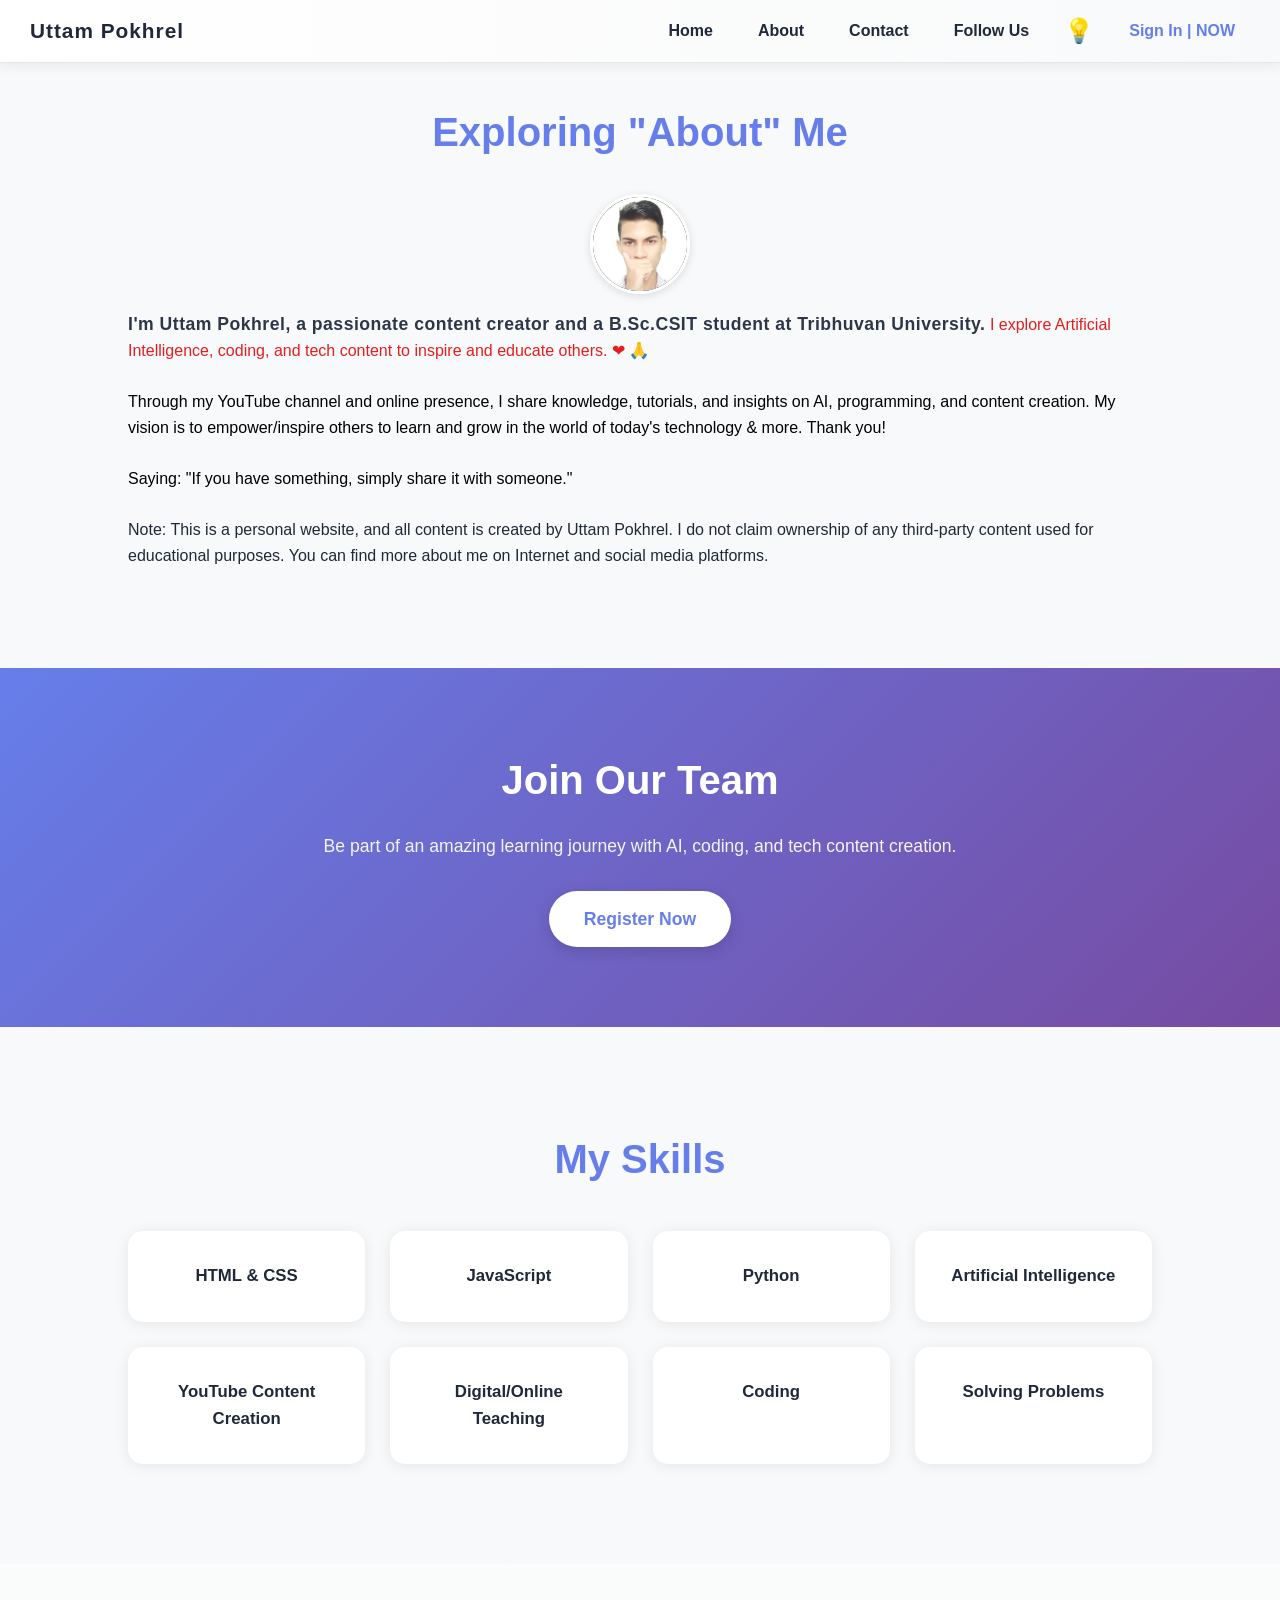
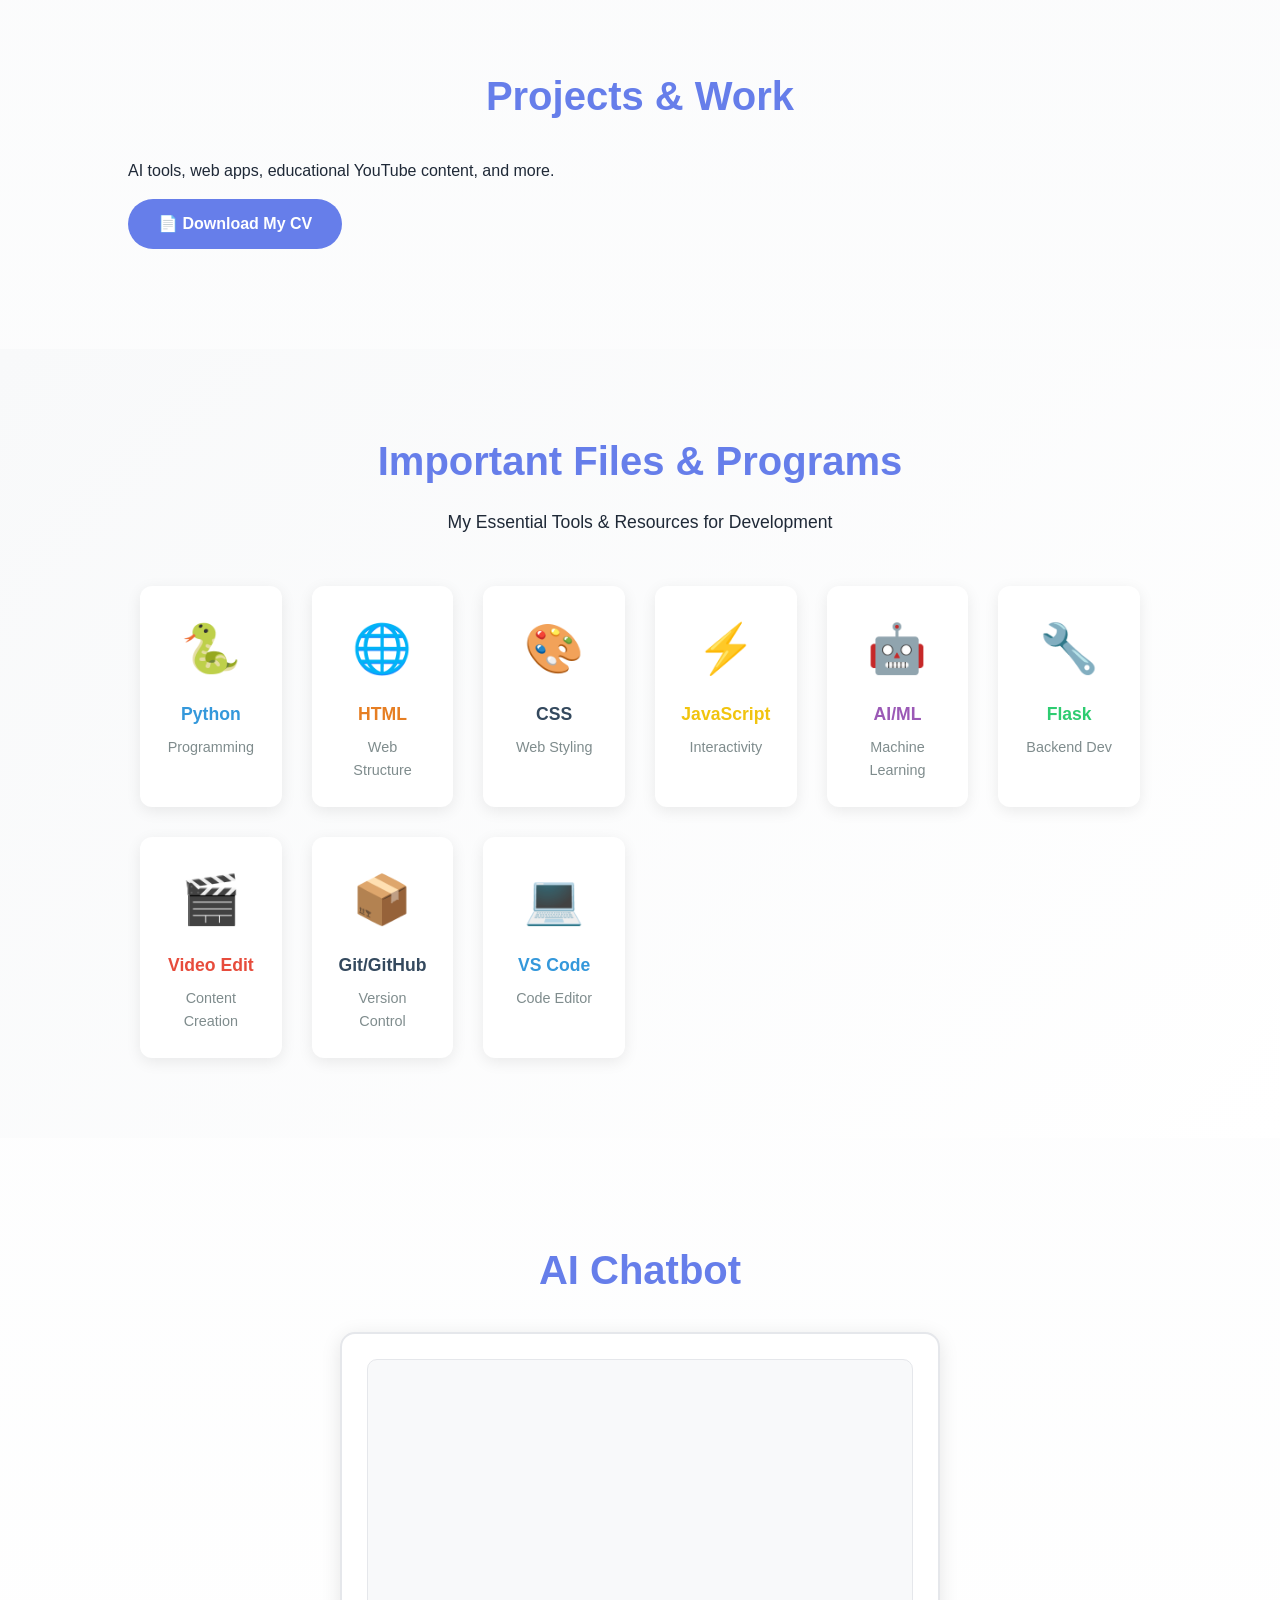
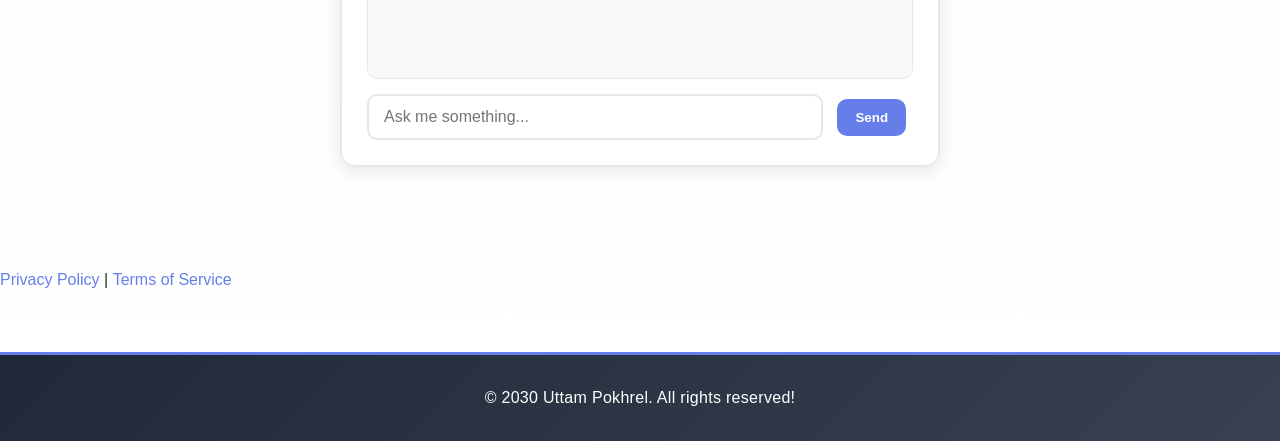
==== commit b800fef8: "Update about.html" ====
--- a/about.html
+++ b/about.html
@@ -17,7 +17,7 @@
 
 <header>
     <nav>
-        <div><strong>Uttam Pokhrel</strong></div>
+       <div style="font-size:1.3rem;font-weight:bold;letter-spacing:1px;"><strong>Uttam Pokhrel</strong></div>
         <div style="display:flex; align-items:center; gap:15px; flex-wrap:wrap;">
             <a href="index.html">Home</a>
             <a href="about.html">About</a>
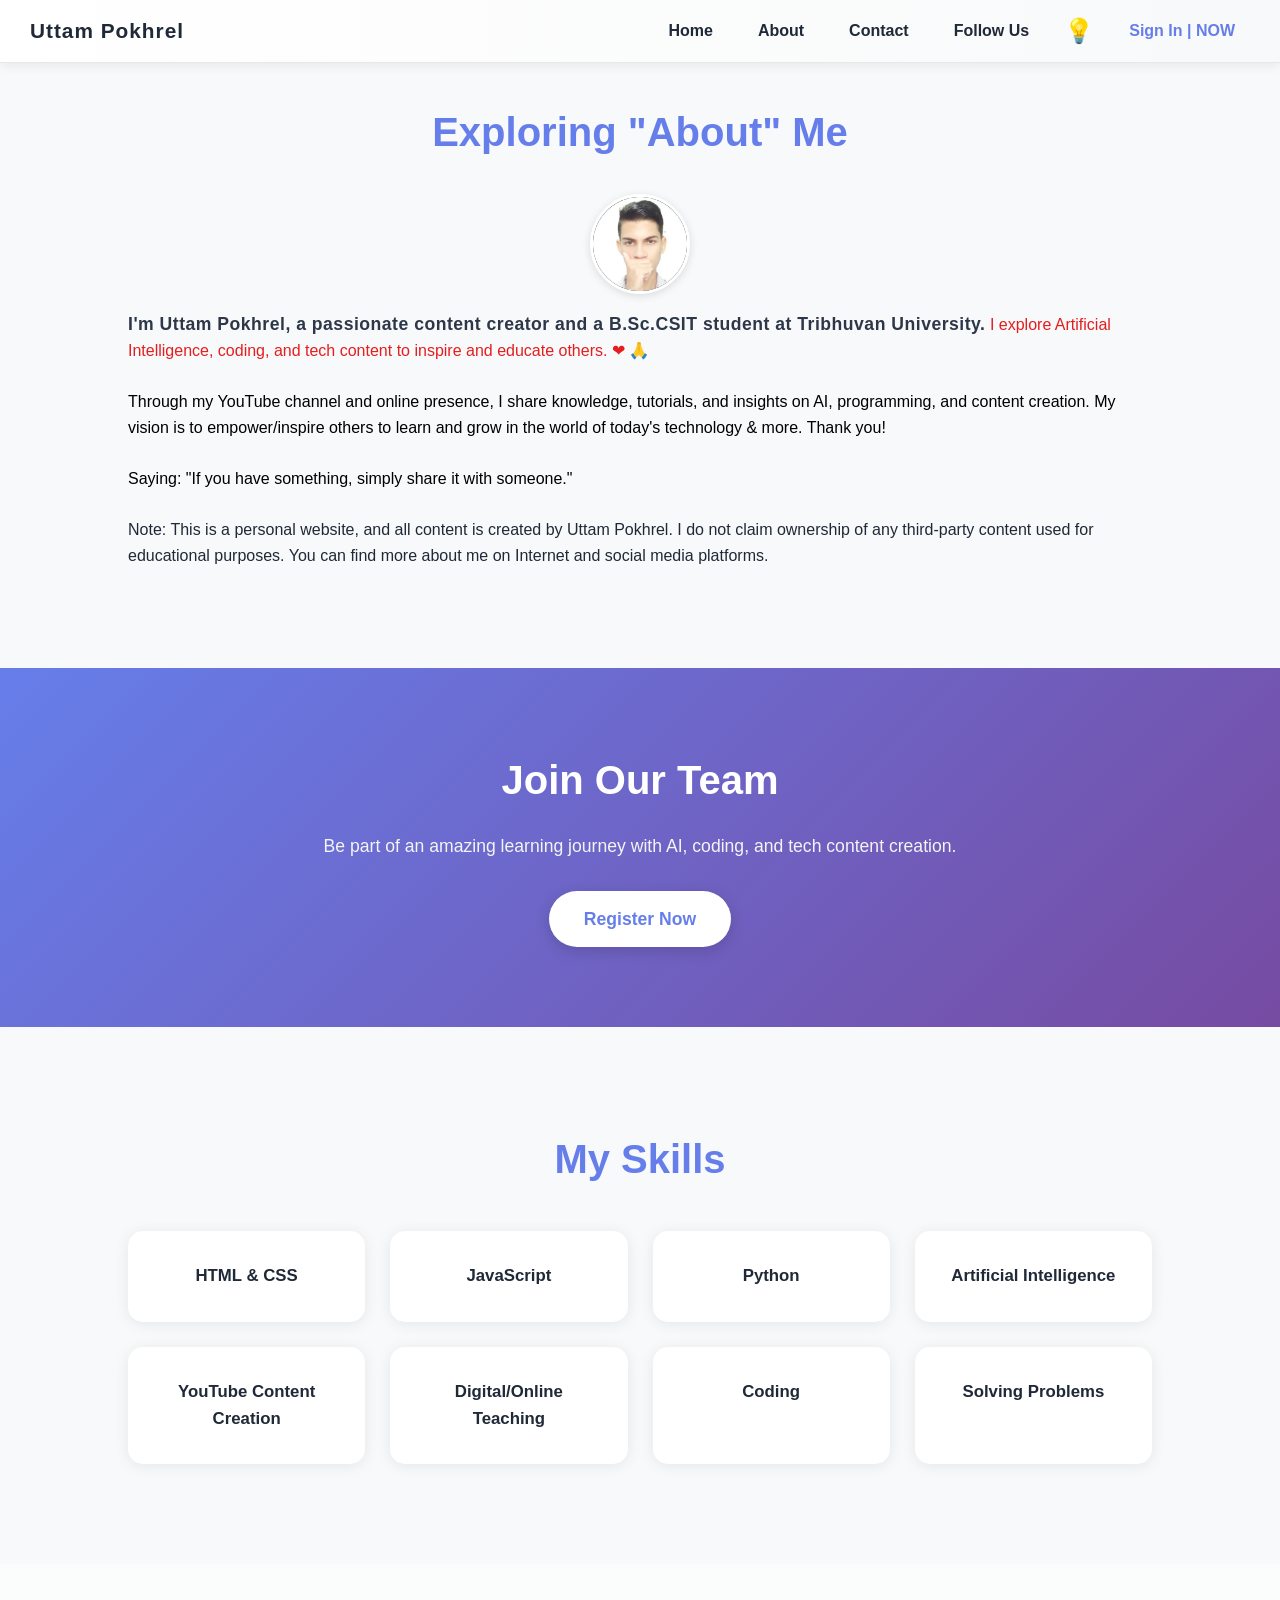
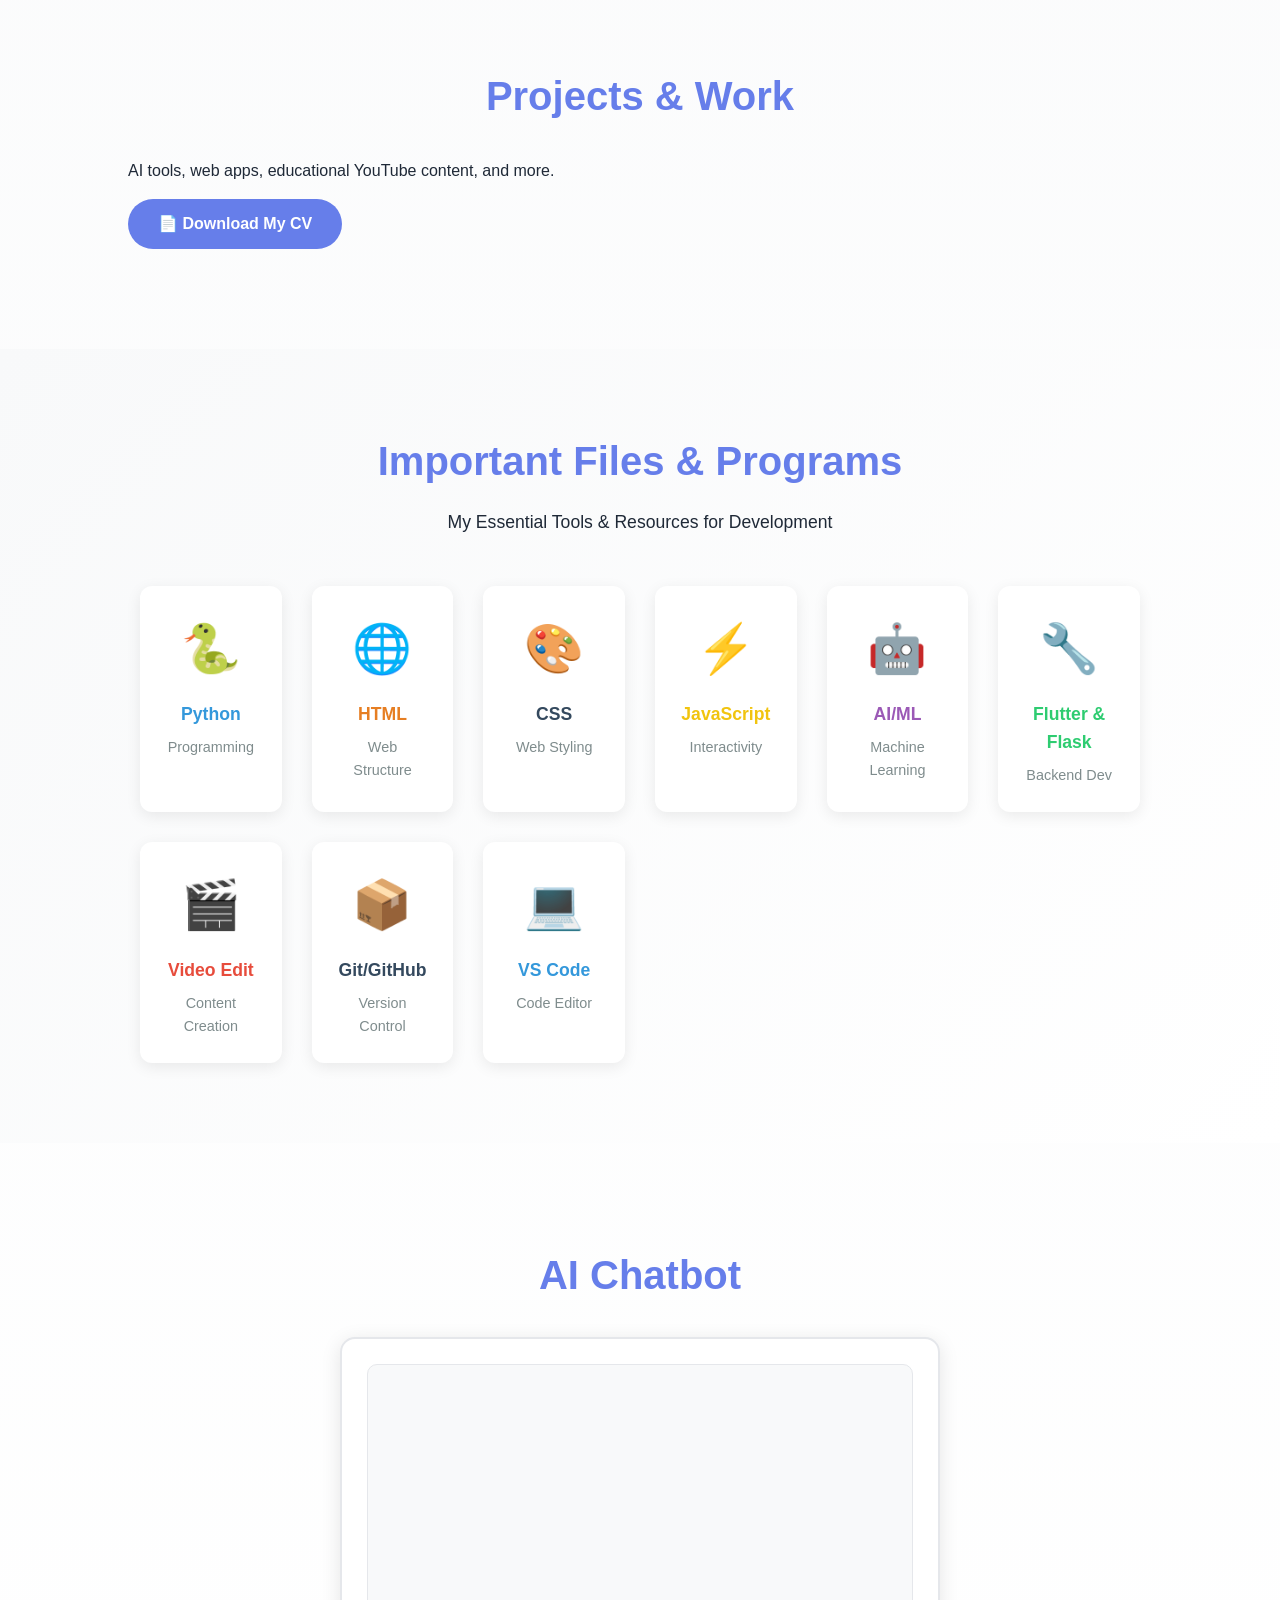
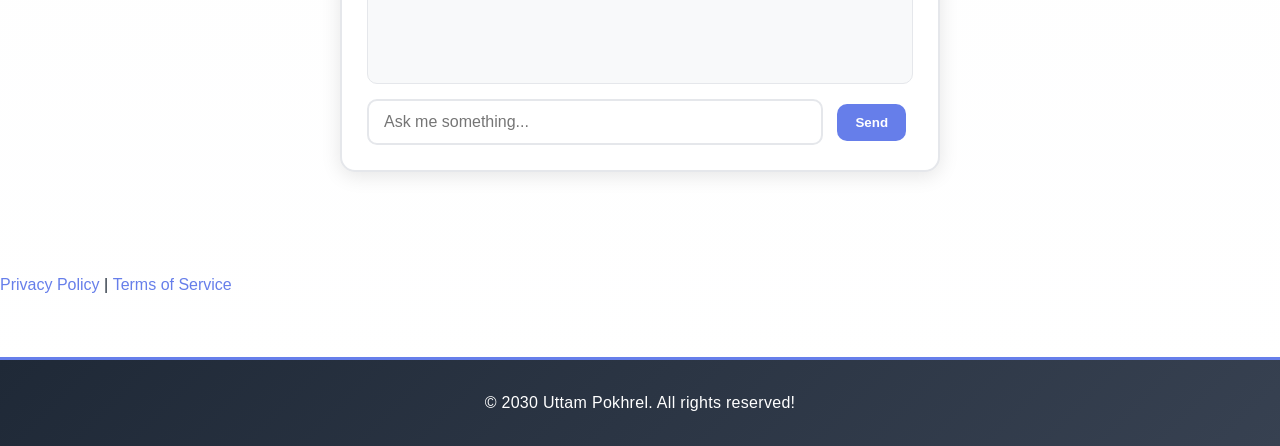
==== commit e7c19821: "Update about.html" ====
--- a/about.html
+++ b/about.html
@@ -125,10 +125,10 @@
                 <p style="color:#7f8c8d; font-size:0.9rem;">Machine Learning</p>
             </div>
             
-            <!-- Flask -->
+            <!--Flask & Flutter -->
             <div style="background:#fff; padding:25px; border-radius:12px; box-shadow:0 4px 15px rgba(0,0,0,0.08); transition:all 0.3s ease;" onmouseover="this.style.transform='translateY(-8px)'; this.style.boxShadow='0 12px 30px rgba(46,204,113,0.2)'" onmouseout="this.style.transform='translateY(0)'; this.style.boxShadow='0 4px 15px rgba(0,0,0,0.08)'">
                 <div style="font-size:3rem; margin-bottom:12px;">🔧</div>
-                <h3 style="color:#2ecc71; font-size:1.1rem; margin-bottom:8px;">Flask</h3>
+                <h3 style="color:#2ecc71; font-size:1.1rem; margin-bottom:8px;">Flutter & Flask</h3>
                 <p style="color:#7f8c8d; font-size:0.9rem;">Backend Dev</p>
             </div>
             
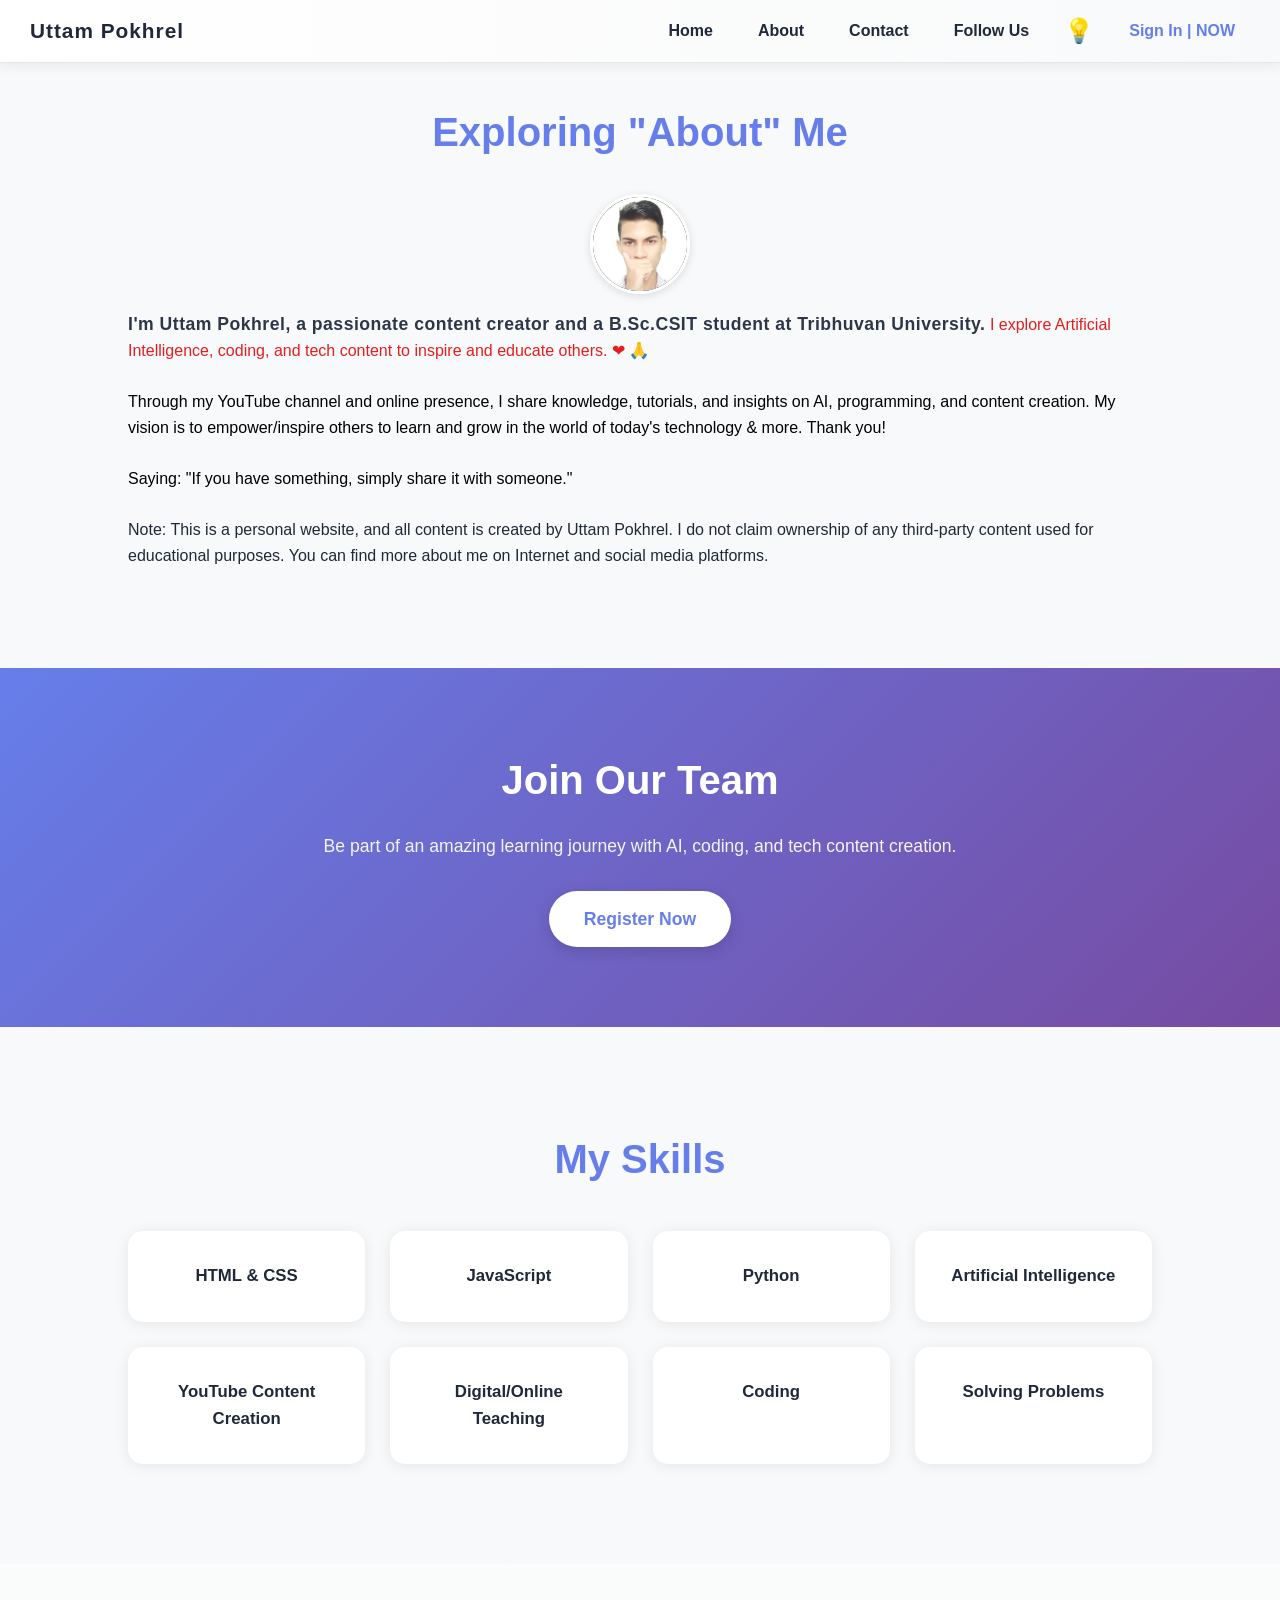
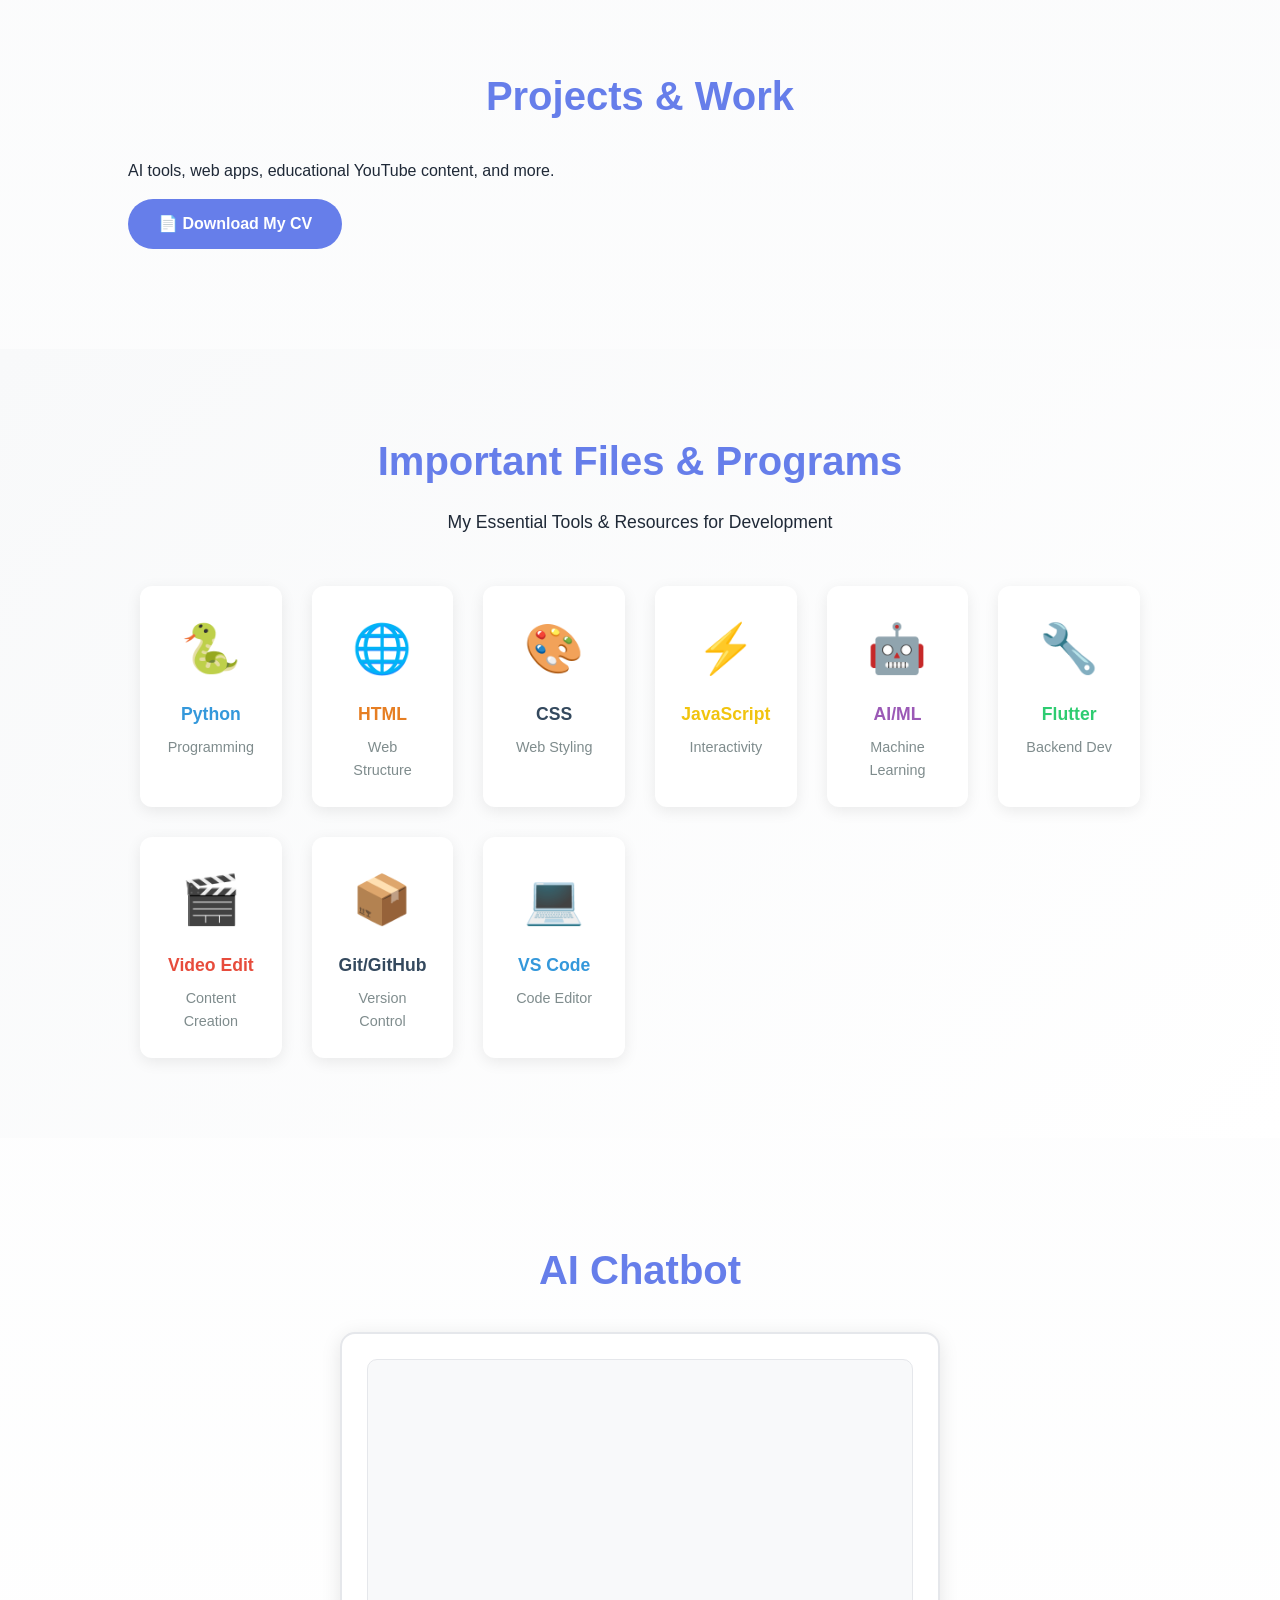
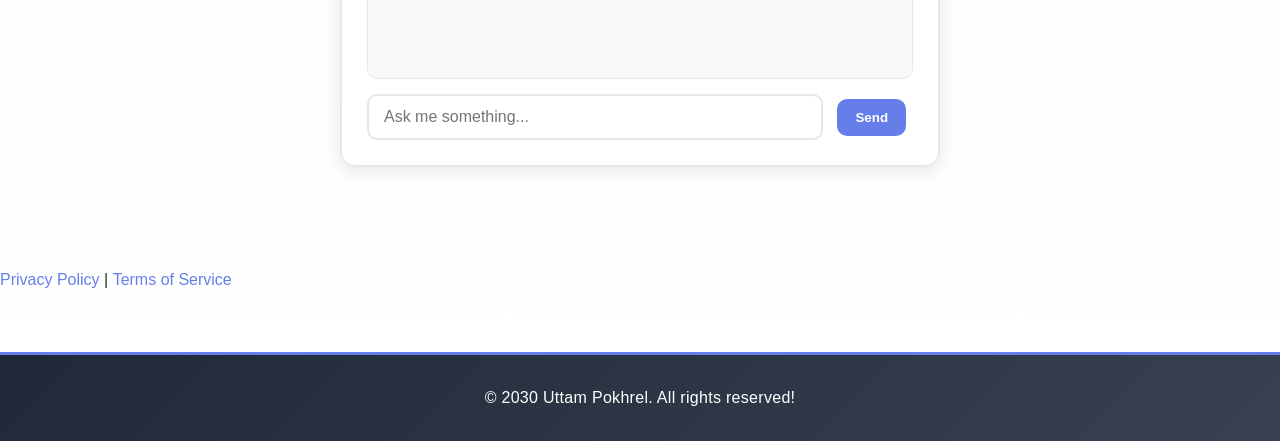
==== commit e9802625: "Update about.html" ====
--- a/about.html
+++ b/about.html
@@ -128,7 +128,7 @@
             <!--Flask & Flutter -->
             <div style="background:#fff; padding:25px; border-radius:12px; box-shadow:0 4px 15px rgba(0,0,0,0.08); transition:all 0.3s ease;" onmouseover="this.style.transform='translateY(-8px)'; this.style.boxShadow='0 12px 30px rgba(46,204,113,0.2)'" onmouseout="this.style.transform='translateY(0)'; this.style.boxShadow='0 4px 15px rgba(0,0,0,0.08)'">
                 <div style="font-size:3rem; margin-bottom:12px;">🔧</div>
-                <h3 style="color:#2ecc71; font-size:1.1rem; margin-bottom:8px;">Flutter & Flask</h3>
+                <h3 style="color:#2ecc71; font-size:1.1rem; margin-bottom:8px;">Flutter</h3>
                 <p style="color:#7f8c8d; font-size:0.9rem;">Backend Dev</p>
             </div>
             
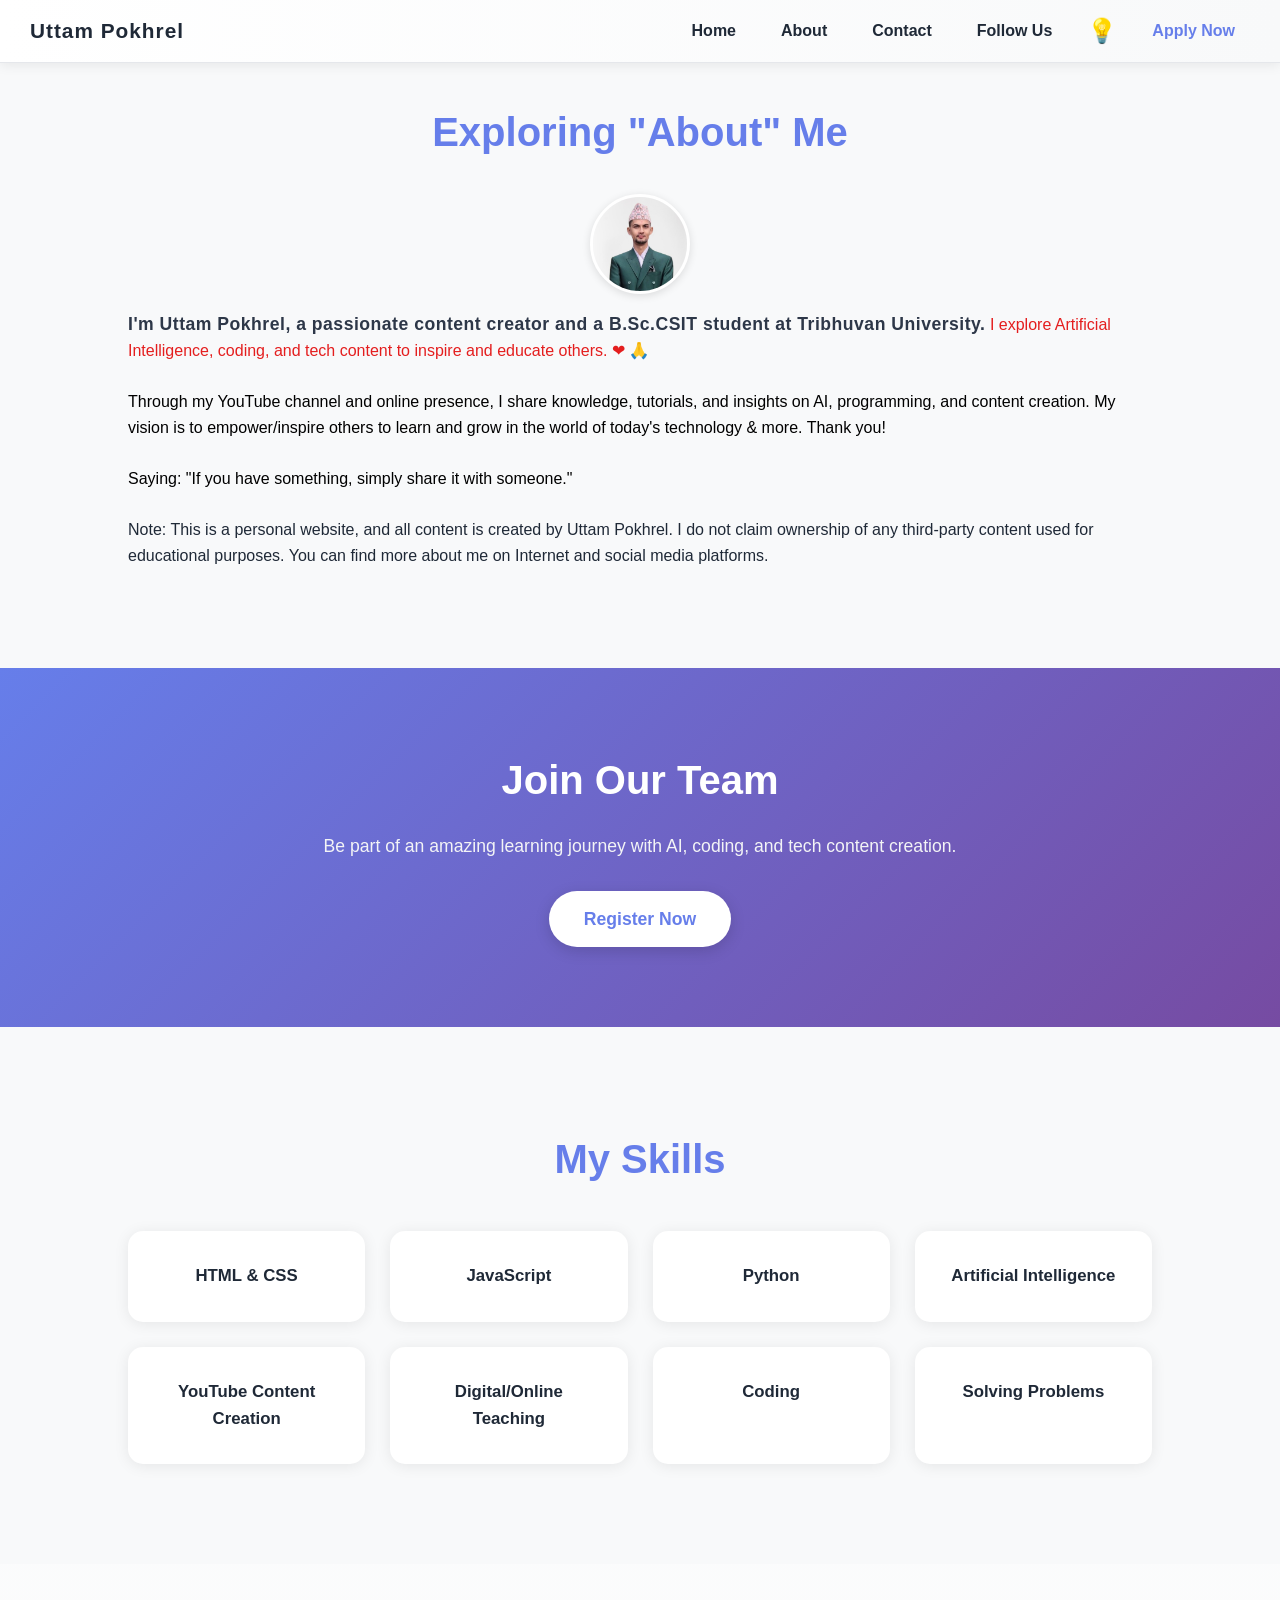
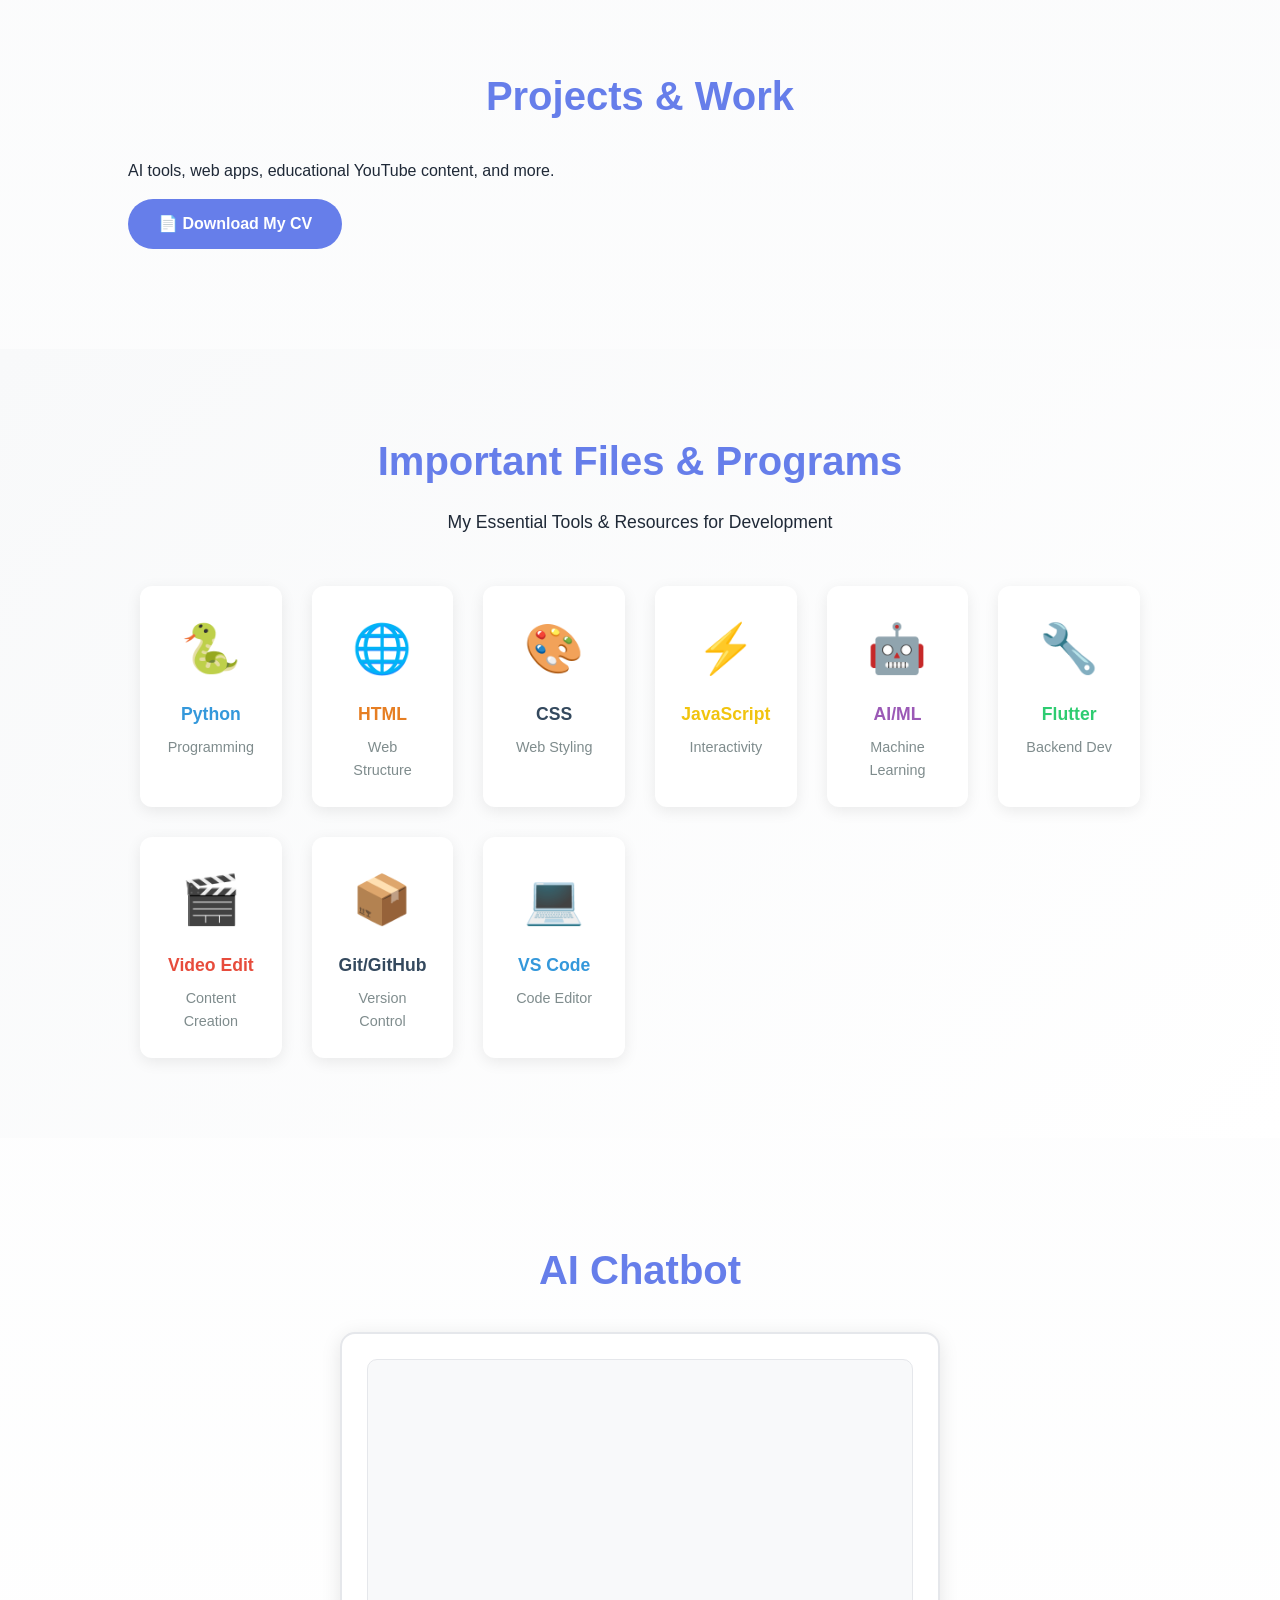
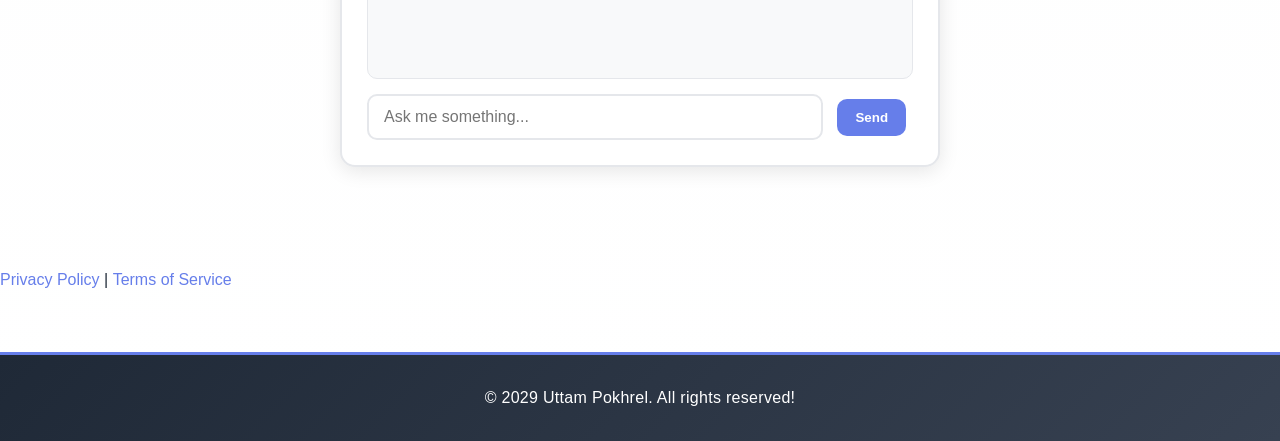
==== commit b3bce2cc: "Update 'Sign In' link text and copyright year" ====
--- a/about.html
+++ b/about.html
@@ -24,7 +24,7 @@
             <a href="contact.html">Contact</a>
             <a href="follow.html" >Follow Us</a>
            <button onclick="toggleTheme()" style="background:none; border:none; font-size:1.5rem; cursor:pointer; padding:5px; transition:transform 0.3s;" onmouseover="this.style.transform='scale(1.2)'" onmouseout="this.style.transform='scale(1)'">💡</button>
-            <a href="register.html" style="font-weight:700; color:#667eea;">Sign In | NOW</a>
+            <a href="register.html" style="font-weight:700; color:#667eea;">Apply Now</a>
         </div>
     </nav>
 </header>
@@ -166,7 +166,7 @@
     </section>
     <a href="privacy.html">Privacy Policy</a> | <a href="terms.html">Terms of Service</a>
 <footer style="margin-top:60px;">
-    <p>© 2030 Uttam Pokhrel. All rights reserved!</p>
+    <p>© 2029 Uttam Pokhrel. All rights reserved!</p>
 </footer>
 <script>
 function sendMessageAbout() {
